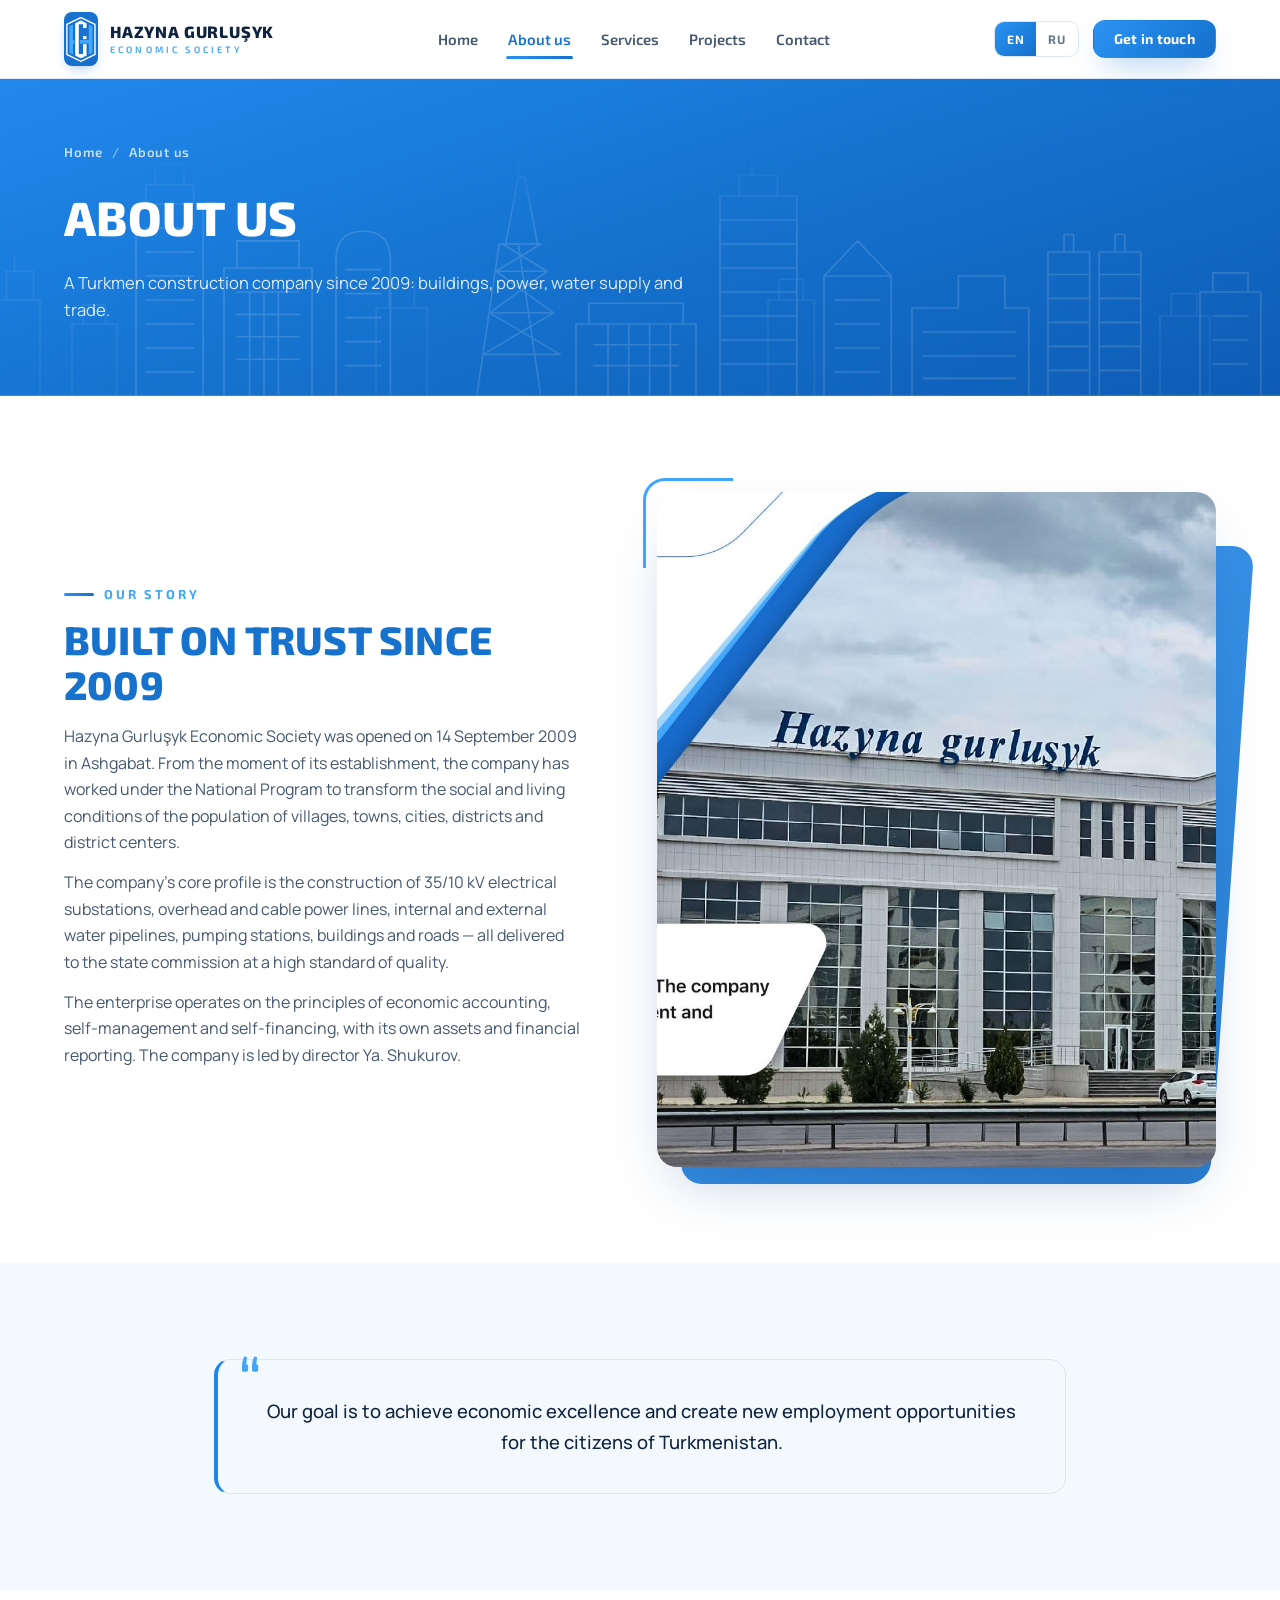
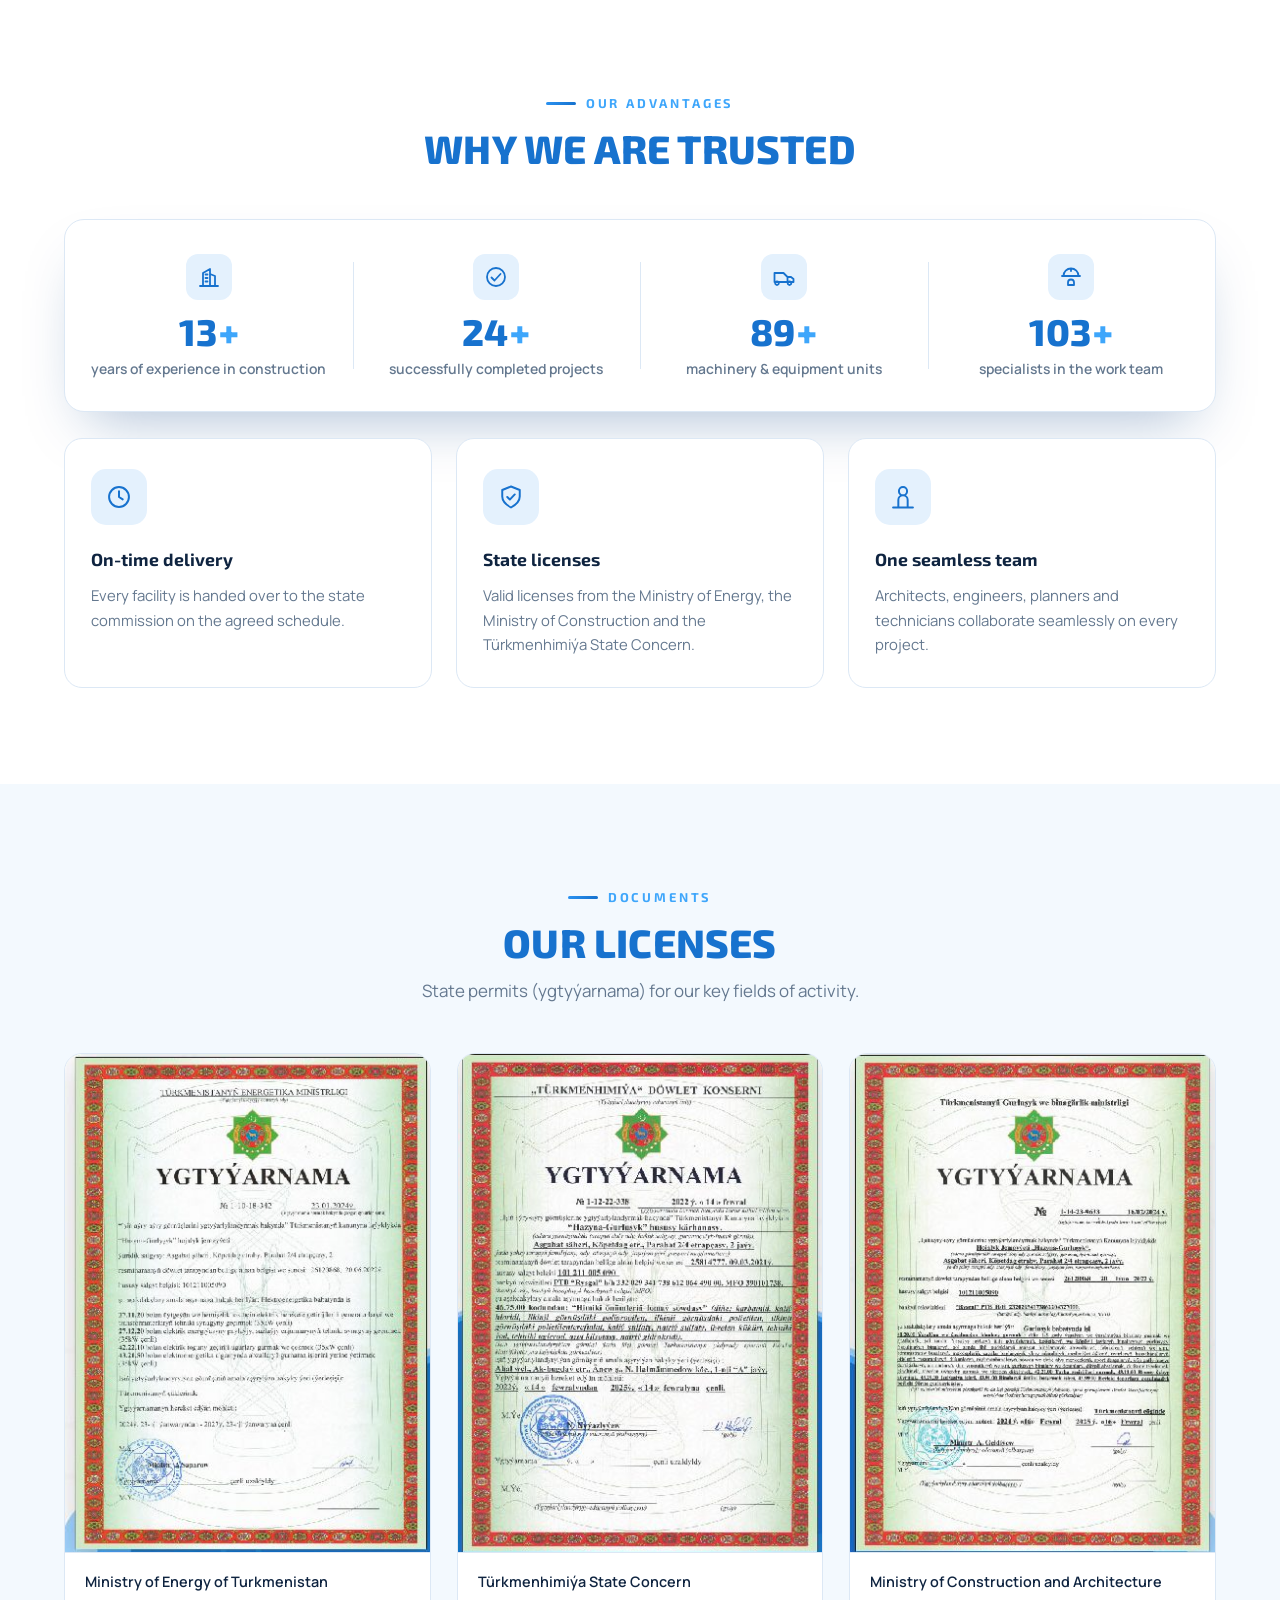
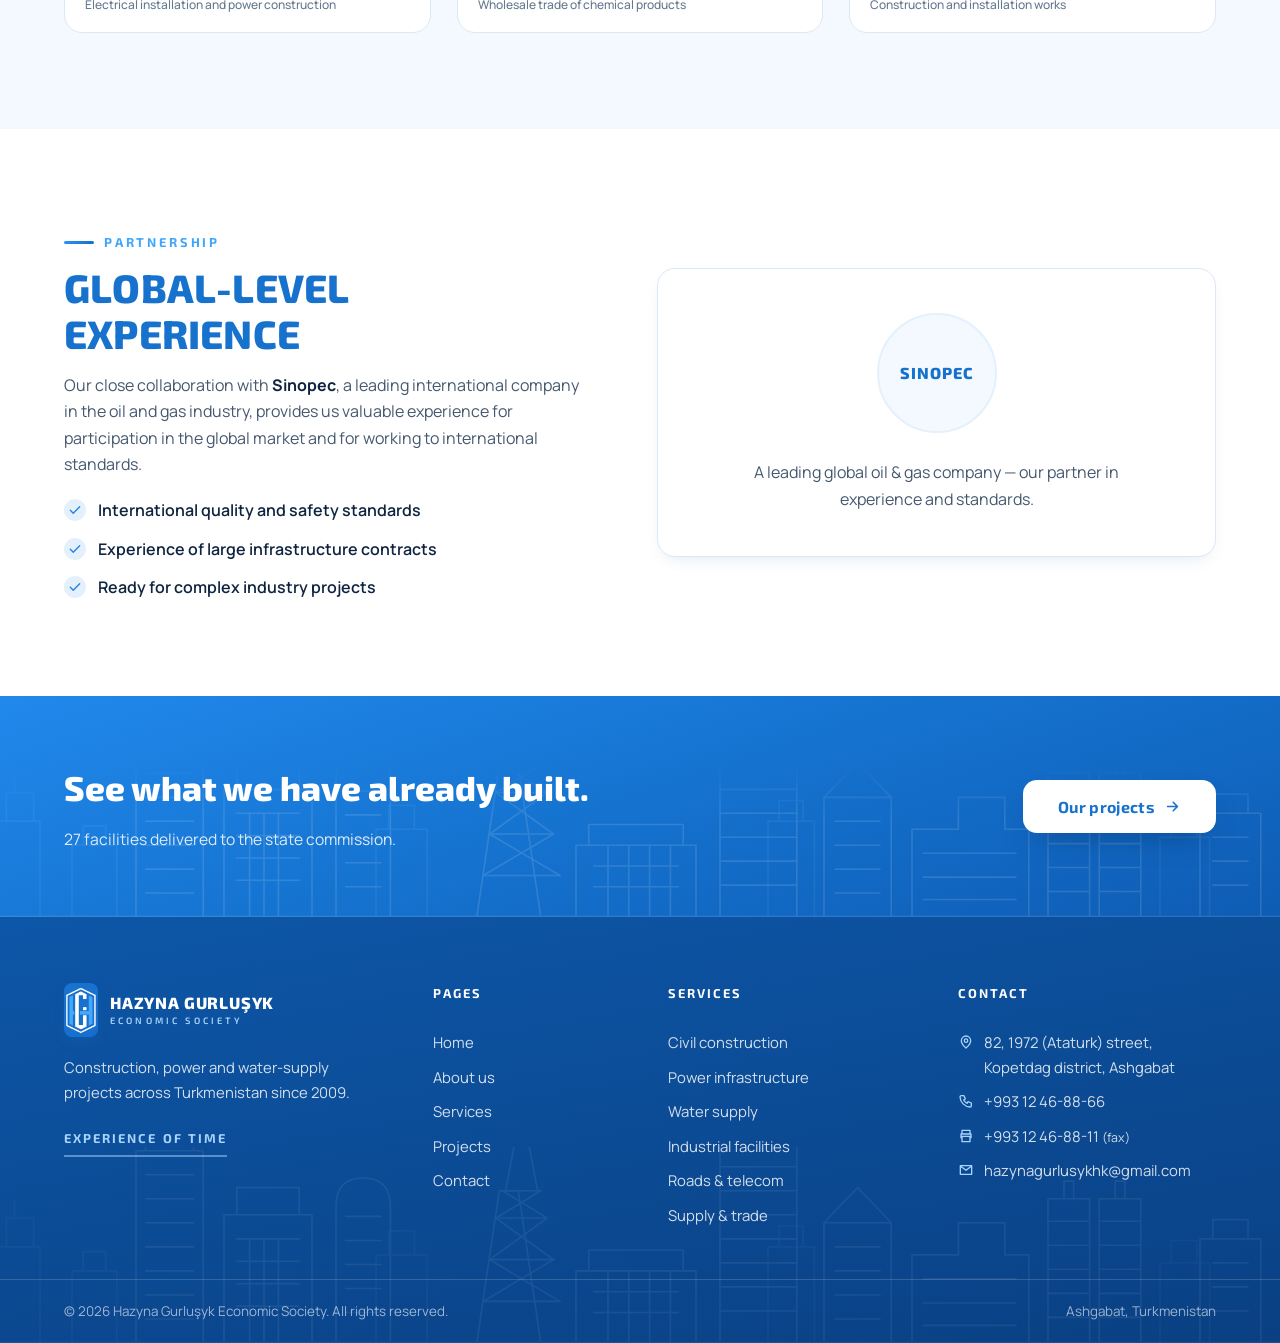
==== about.html @ 1456ecde "Rebuild as official Hazyna Gurluşyk site: white/blue brand, 5 pages, real company data Complete rewr" ====
<!DOCTYPE html>
<html lang="en">
<head>
  <meta charset="UTF-8">
  <meta name="viewport" content="width=device-width, initial-scale=1.0">
  <title data-ru="О компании — «Хазына Гурлушык»">About us — Hazyna Gurluşyk</title>
  <meta name="description"
        content="Hazyna Gurluşyk Economic Society, founded 14 September 2009 in Ashgabat. State licenses, 115+ specialists, own machinery fleet and Sinopec collaboration."
        data-ru="ХО «Хазына Гурлушык» основано 14 сентября 2009 года в Ашхабаде. Государственные лицензии, 115+ специалистов, собственный парк техники и сотрудничество с Sinopec.">
  <meta name="theme-color" content="#1772CE">
  <link rel="icon" type="image/svg+xml" href="favicon.svg">
  <link rel="preconnect" href="https://fonts.googleapis.com">
  <link rel="preconnect" href="https://fonts.gstatic.com" crossorigin>
  <link href="https://fonts.googleapis.com/css2?family=Exo+2:wght@600;700;800&family=Manrope:wght@400;500;600;700;800&display=swap" rel="stylesheet">
  <link rel="stylesheet" href="css/styles.css">
</head>
<body>

  <header class="header" id="header">
    <div class="container header-in">
      <a class="brand" href="index.html" aria-label="Hazyna Gurluşyk — Home">
        <img class="brand-logo" src="assets/img/logo-tile.png" alt="Hazyna Gurluşyk logo">
        <span class="brand-text">
          <b>HAZYNA GURLUŞYK</b>
          <i data-ru="ХОЗЯЙСТВЕННОЕ ОБЩЕСТВО">ECONOMIC SOCIETY</i>
        </span>
      </a>
      <nav class="nav" id="nav" aria-label="Main navigation">
        <a href="index.html" class="nav-link" data-ru="Главная">Home</a>
        <a href="about.html" class="nav-link" aria-current="page" data-ru="О компании">About us</a>
        <a href="services.html" class="nav-link" data-ru="Услуги">Services</a>
        <a href="projects.html" class="nav-link" data-ru="Проекты">Projects</a>
        <a href="contact.html" class="nav-link" data-ru="Контакты">Contact</a>
        <div class="nav-mobile-extra">
          <a href="contact.html" class="btn btn-blue" data-ru="Связаться с нами">Get in touch</a>
        </div>
      </nav>
      <div class="header-actions">
        <div class="lang" role="group" aria-label="Language">
          <button class="lang-btn is-active" data-lang="en" type="button">EN</button>
          <button class="lang-btn" data-lang="ru" type="button">RU</button>
        </div>
        <a href="contact.html" class="btn btn-blue btn-sm header-cta" data-ru="Связаться">Get in touch</a>
        <button class="burger" id="burger" type="button" aria-label="Menu" aria-expanded="false">
          <span></span><span></span><span></span>
        </button>
      </div>
    </div>
  </header>

  <main>
    <!-- page hero -->
    <section class="page-hero">
      <div class="hero-sky" aria-hidden="true"></div>
      <div class="container page-hero-in">
        <p class="breadcrumb"><a href="index.html" data-ru="Главная">Home</a><span class="sep">/</span><span data-ru="О компании">About us</span></p>
        <h1 class="page-title" data-ru="О компании">About us</h1>
        <p class="page-sub" data-ru="Туркменская строительная компания с 2009 года: здания, энергетика, водоснабжение и поставки.">
          A Turkmen construction company since 2009: buildings, power, water supply and trade.
        </p>
      </div>
    </section>

    <!-- story -->
    <section class="section">
      <div class="container split">
        <div>
          <p class="kicker reveal" data-ru="Наша история">Our story</p>
          <h2 class="h2 reveal" data-ru="С 2009 года — на совесть">Built on trust since 2009</h2>
          <p class="text reveal"
             data-ru="Хозяйственное общество «Хазына Гурлушык» открыто 14 сентября 2009 года в Ашхабаде. С момента создания компания работает в рамках Национальной программы по преобразованию социально-бытовых условий населения сёл, посёлков, городов, этрапов и этрапских центров.">
            Hazyna Gurluşyk Economic Society was opened on 14 September 2009 in Ashgabat. From the moment of its
            establishment, the company has worked under the National Program to transform the social and living
            conditions of the population of villages, towns, cities, districts and district centers.
          </p>
          <p class="text reveal"
             data-ru="Основной профиль — строительство электрических подстанций 35/10 кВ, воздушных и кабельных линий электропередачи, прокладка внутренних и наружных водопроводов, строительство насосных станций, зданий и дорог. Работы сдаются государственной комиссии на высоком уровне качества.">
            The company’s core profile is the construction of 35/10 kV electrical substations, overhead and cable
            power lines, internal and external water pipelines, pumping stations, buildings and roads — all
            delivered to the state commission at a high standard of quality.
          </p>
          <p class="text reveal"
             data-ru="Предприятие работает на принципах хозяйственного расчёта, самоуправления и самофинансирования, имеет собственное имущество и финансовую отчётность. Руководит компанией директор Я. Шукуров.">
            The enterprise operates on the principles of economic accounting, self-management and self-financing,
            with its own assets and financial reporting. The company is led by director Ya. Shukurov.
          </p>
        </div>
        <div class="frame reveal">
          <img src="assets/img/office-building.jpg" alt="Hazyna Gurluşyk administrative building" loading="lazy">
        </div>
      </div>
    </section>

    <!-- mission quote -->
    <section class="section section-soft">
      <div class="container" style="max-width: 900px;">
        <blockquote class="quote reveal" style="font-size: 1.15rem; text-align: center; padding: 36px 40px;"
            data-ru="Наша цель — достижение высоких результатов в хозяйственном производстве и создание новых рабочих мест для граждан Туркменистана.">
          Our goal is to achieve economic excellence and create new employment opportunities
          for the citizens of Turkmenistan.
        </blockquote>
      </div>
    </section>

    <!-- advantages -->
    <section class="section">
      <div class="container">
        <div class="section-head center">
          <p class="kicker reveal" data-ru="Наши преимущества">Our advantages</p>
          <h2 class="h2 reveal" data-ru="Почему нам доверяют">Why we are trusted</h2>
        </div>
        <div class="stats reveal" style="margin-top: 0;">
          <div class="stat">
            <div class="stat-ico"><svg viewBox="0 0 24 24" aria-hidden="true"><path d="M3 21h18M6 21V8l7-4v17M13 9l5 2v10M8.5 9.5h2M8.5 13h2M8.5 16.5h2"/></svg></div>
            <div class="stat-num"><span class="num" data-count="15">0</span><span class="stat-plus">+</span></div>
            <div class="stat-label" data-ru="лет опыта в строительстве">years of experience in construction</div>
          </div>
          <div class="stat">
            <div class="stat-ico"><svg viewBox="0 0 24 24" aria-hidden="true"><circle cx="12" cy="12" r="9"/><path d="M7.5 12.5l3 3 6-6.5"/></svg></div>
            <div class="stat-num"><span class="num" data-count="27">0</span><span class="stat-plus">+</span></div>
            <div class="stat-label" data-ru="успешно завершённых проектов">successfully completed projects</div>
          </div>
          <div class="stat">
            <div class="stat-ico"><svg viewBox="0 0 24 24" aria-hidden="true"><path d="M2.5 17h13M2.5 17V8h9l4 4v5M15.5 17h6v-3l-2.5-2h-3.5M5 20a1.8 1.8 0 1 0 0-3.6A1.8 1.8 0 0 0 5 20zM17.5 20a1.8 1.8 0 1 0 0-3.6 1.8 1.8 0 0 0 0 3.6z"/></svg></div>
            <div class="stat-num"><span class="num" data-count="100">0</span><span class="stat-plus">+</span></div>
            <div class="stat-label" data-ru="единиц техники и оборудования">machinery &amp; equipment units</div>
          </div>
          <div class="stat">
            <div class="stat-ico"><svg viewBox="0 0 24 24" aria-hidden="true"><path d="M4.5 11a7.5 7.5 0 0 1 15 0M3 11h18M12 3.5V6M12 14.5a3 3 0 0 0-3 3V20h6v-2.5a3 3 0 0 0-3-3z"/></svg></div>
            <div class="stat-num"><span class="num" data-count="115">0</span><span class="stat-plus">+</span></div>
            <div class="stat-label" data-ru="специалистов в рабочей команде">specialists in the work team</div>
          </div>
        </div>

        <div class="cards-grid stagger" style="margin-top: 26px;">
          <article class="s-card reveal">
            <div class="s-icon"><svg viewBox="0 0 24 24" aria-hidden="true"><circle cx="12" cy="12" r="8.5"/><path d="M12 7v5l3.2 2"/></svg></div>
            <h3 data-ru="Сдача в срок">On-time delivery</h3>
            <p data-ru="Каждый объект сдаётся государственной комиссии в согласованные сроки.">Every facility is handed over to the state commission on the agreed schedule.</p>
          </article>
          <article class="s-card reveal">
            <div class="s-icon"><svg viewBox="0 0 24 24" aria-hidden="true"><path d="M12 3l7.5 3v5.6c0 4.3-3.1 7-7.5 9.4-4.4-2.4-7.5-5.1-7.5-9.4V6z"/><path d="M8.8 12l2.2 2.2 4.2-4.4"/></svg></div>
            <h3 data-ru="Государственные лицензии">State licenses</h3>
            <p data-ru="Действующие лицензии Министерства энергетики, Министерства строительства и ГК «Туркменхимия».">Valid licenses from the Ministry of Energy, the Ministry of Construction and the Türkmenhimiýa State Concern.</p>
          </article>
          <article class="s-card reveal">
            <div class="s-icon"><svg viewBox="0 0 24 24" aria-hidden="true"><path d="M8 21v-6.5a4 4 0 0 1 8 0V21M12 3.5a3.5 3.5 0 1 0 0 7 3.5 3.5 0 0 0 0-7zM3.5 21h17"/></svg></div>
            <h3 data-ru="Единая команда">One seamless team</h3>
            <p data-ru="Архитекторы, инженеры, планировщики и техники работают над каждым проектом сообща.">Architects, engineers, planners and technicians collaborate seamlessly on every project.</p>
          </article>
        </div>
      </div>
    </section>

    <!-- licenses -->
    <section class="section section-soft" id="licenses">
      <div class="container">
        <div class="section-head center">
          <p class="kicker reveal" data-ru="Документы">Documents</p>
          <h2 class="h2 reveal" data-ru="Наши лицензии">Our licenses</h2>
          <p class="lead reveal" data-ru="Государственные разрешения (ygtyýarnama) на ключевые виды деятельности.">
            State permits (ygtyýarnama) for our key fields of activity.
          </p>
        </div>
        <div class="licenses stagger">
          <figure class="license-card reveal">
            <img src="assets/img/license-1.jpg" alt="License of the Ministry of Energy of Turkmenistan" loading="lazy">
            <figcaption data-ru="Министерство энергетики Туркменистана"><span>Ministry of Energy of Turkmenistan</span>
              <small data-ru="Электромонтажные работы и энергетическое строительство">Electrical installation and power construction</small>
            </figcaption>
          </figure>
          <figure class="license-card reveal">
            <img src="assets/img/license-2.jpg" alt="License of the Türkmenhimiýa State Concern" loading="lazy">
            <figcaption data-ru="Государственный концерн «Туркменхимия»"><span>Türkmenhimiýa State Concern</span>
              <small data-ru="Оптовая торговля химической продукцией">Wholesale trade of chemical products</small>
            </figcaption>
          </figure>
          <figure class="license-card reveal">
            <img src="assets/img/license-3.jpg" alt="License of the Ministry of Construction and Architecture" loading="lazy">
            <figcaption data-ru="Министерство строительства и архитектуры"><span>Ministry of Construction and Architecture</span>
              <small data-ru="Строительно-монтажные работы">Construction and installation works</small>
            </figcaption>
          </figure>
        </div>
      </div>
    </section>

    <!-- partnership -->
    <section class="section">
      <div class="container split">
        <div class="reveal">
          <p class="kicker" data-ru="Партнёрство">Partnership</p>
          <h2 class="h2" data-ru="Опыт мирового уровня">Global-level experience</h2>
          <p class="text" style="margin-top: 14px;"
             data-ru="Тесное сотрудничество с «Sinopec» — ведущей международной компанией нефтегазовой отрасли — даёт нам ценный опыт для участия в глобальном рынке и работы по международным стандартам.">
            Our close collaboration with <strong>Sinopec</strong>, a leading international company in the oil and
            gas industry, provides us valuable experience for participation in the global market and for working
            to international standards.
          </p>
          <ul class="checks reveal" style="margin-top: 20px;">
            <li><svg viewBox="0 0 24 24" aria-hidden="true"><path d="M4 12.5l5 5L20 6.5"/></svg><span data-ru="Международные стандарты качества и безопасности">International quality and safety standards</span></li>
            <li><svg viewBox="0 0 24 24" aria-hidden="true"><path d="M4 12.5l5 5L20 6.5"/></svg><span data-ru="Опыт крупных инфраструктурных подрядов">Experience of large infrastructure contracts</span></li>
            <li><svg viewBox="0 0 24 24" aria-hidden="true"><path d="M4 12.5l5 5L20 6.5"/></svg><span data-ru="Готовность к сложным отраслевым проектам">Ready for complex industry projects</span></li>
          </ul>
        </div>
        <div class="reveal">
          <div class="partner" style="flex-direction: column; text-align: center; padding: 44px 36px;">
            <div class="partner-badge" style="width: 120px; height: 120px; font-size: 1rem;">SINOPEC</div>
            <p style="max-width: 40ch;"
               data-ru="Ведущая мировая нефтегазовая компания — наш партнёр по опыту и стандартам.">
              A leading global oil &amp; gas company — our partner in experience and standards.
            </p>
          </div>
        </div>
      </div>
    </section>

    <!-- CTA -->
    <section class="band">
      <div class="hero-sky" aria-hidden="true"></div>
      <div class="container cta-in">
        <div class="reveal">
          <h2 class="cta-title" data-ru="Посмотрите, что мы уже построили.">See what we have already built.</h2>
          <p class="cta-note" data-ru="27 объектов, сданных государственной комиссии.">27 facilities delivered to the state commission.</p>
        </div>
        <a href="projects.html" class="btn btn-white btn-lg reveal" data-ru="Наши проекты">Our projects
          <svg viewBox="0 0 24 24" aria-hidden="true"><path d="M5 12h14M13 6l6 6-6 6"/></svg></a>
      </div>
    </section>
  </main>

  <footer class="footer">
    <div class="container f-grid">
      <div class="f-brand">
        <a class="brand" href="index.html" aria-label="Hazyna Gurluşyk — Home">
          <img class="brand-logo" src="assets/img/logo-tile.png" alt="Hazyna Gurluşyk logo">
          <span class="brand-text"><b>HAZYNA GURLUŞYK</b><i data-ru="ХОЗЯЙСТВЕННОЕ ОБЩЕСТВО">ECONOMIC SOCIETY</i></span>
        </a>
        <p class="f-blurb" data-ru="Строительство, энергетика и водоснабжение по всему Туркменистану с 2009 года.">
          Construction, power and water-supply projects across Turkmenistan since 2009.
        </p>
        <span class="f-tagline" data-ru="Опыт времени">Experience of time</span>
      </div>
      <div class="f-col">
        <p class="f-title" data-ru="Разделы">Pages</p>
        <a href="index.html" data-ru="Главная">Home</a>
        <a href="about.html" data-ru="О компании">About us</a>
        <a href="services.html" data-ru="Услуги">Services</a>
        <a href="projects.html" data-ru="Проекты">Projects</a>
        <a href="contact.html" data-ru="Контакты">Contact</a>
      </div>
      <div class="f-col">
        <p class="f-title" data-ru="Направления">Services</p>
        <a href="services.html#construction" data-ru="Гражданское строительство">Civil construction</a>
        <a href="services.html#power" data-ru="Электроэнергетика">Power infrastructure</a>
        <a href="services.html#water" data-ru="Водоснабжение">Water supply</a>
        <a href="services.html#industrial" data-ru="Промышленные объекты">Industrial facilities</a>
        <a href="services.html#roads" data-ru="Дороги и связь">Roads &amp; telecom</a>
        <a href="services.html#supply" data-ru="Поставки и торговля">Supply &amp; trade</a>
      </div>
      <div class="f-col">
        <p class="f-title" data-ru="Контакты">Contact</p>
        <p class="f-line"><svg viewBox="0 0 24 24" aria-hidden="true"><path d="M12 21s7-6.1 7-11a7 7 0 1 0-14 0c0 4.9 7 11 7 11z"/><circle cx="12" cy="10" r="2.6"/></svg>
          <span data-ru="ул. 1972 (Ататюрка), 82, Копетдагский этрап, г. Ашхабад">82, 1972 (Ataturk) street, Kopetdag district, Ashgabat</span></p>
        <a class="f-line" href="tel:+99312468866"><svg viewBox="0 0 24 24" aria-hidden="true"><path d="M5 4h4l2 5-2.5 1.5a12 12 0 0 0 5 5L15 13l5 2v4a2 2 0 0 1-2 2A16 16 0 0 1 3 6a2 2 0 0 1 2-2z"/></svg>
          <span>+993 12 46-88-66</span></a>
        <p class="f-line"><svg viewBox="0 0 24 24" aria-hidden="true"><path d="M6 9V3.5h12V9M6 14.5H4.5V9h15v5.5H18M6 12.5h12V20.5H6z"/></svg>
          <span>+993 12 46-88-11 <small data-ru="(факс)">(fax)</small></span></p>
        <a class="f-line" href="mailto:hazynagurlusykhk@gmail.com"><svg viewBox="0 0 24 24" aria-hidden="true"><path d="M3.5 5.5h17v13h-17z"/><path d="M4 6.5l8 6 8-6"/></svg>
          <span>hazynagurlusykhk@gmail.com</span></a>
      </div>
    </div>
    <div class="f-bottom">
      <div class="container f-bottom-in">
        <p data-ru="© 2026 ХО «Хазына Гурлушык». Все права защищены.">© 2026 Hazyna Gurluşyk Economic Society. All rights reserved.</p>
        <p data-ru="Ашхабад, Туркменистан">Ashgabat, Turkmenistan</p>
      </div>
    </div>
  </footer>

  <script src="js/main.js"></script>
</body>
</html>
---- css/styles.css ----
/* ==========================================================
   HAZYNA GURLUŞYK — corporate site
   Bright white + brand blue, echoing the company profile:
   diagonal shapes, rounded corners, wireframe skyline.
   ========================================================== */

:root {
  --blue-800: #0A4083;
  --blue-700: #0D57A8;
  --blue-600: #1772CE;   /* primary brand blue (sampled from profile) */
  --blue-500: #1E86E8;
  --blue-400: #3EA6FB;   /* light blue from the logo monogram */
  --blue-200: #BBDCFA;
  --blue-100: #E4F1FD;
  --blue-50:  #F3F9FE;

  --ink: #0F2440;
  --body-c: #45586F;
  --muted: #64788F;
  --line: #DCE8F5;
  --white: #FFFFFF;

  --grad-blue: linear-gradient(135deg, #2B93F2 0%, #1470CC 100%);
  --grad-hero: linear-gradient(162deg, #2189EC 0%, #1470CC 55%, #0E5CB4 100%);

  --radius: 18px;
  --shadow-sm: 0 6px 18px -8px rgba(13, 87, 168, 0.18);
  --shadow-md: 0 16px 36px -16px rgba(13, 87, 168, 0.28);
  --shadow-lg: 0 28px 60px -24px rgba(10, 64, 131, 0.35);

  --container: 1200px;
  --header-h: 78px;

  --font-head: "Exo 2", "Manrope", system-ui, sans-serif;
  --font-body: "Manrope", "Segoe UI", system-ui, sans-serif;
}

/* ---------- Reset / base ---------- */
*, *::before, *::after { box-sizing: border-box; margin: 0; padding: 0; }

html { scroll-behavior: smooth; -webkit-text-size-adjust: 100%; }
html, body { overflow-x: clip; }
@supports not (overflow-x: clip) { html, body { overflow-x: hidden; } }

body {
  font-family: var(--font-body);
  font-size: 16px;
  line-height: 1.65;
  color: var(--body-c);
  background: var(--white);
}

img, svg, video { display: block; max-width: 100%; }
a { color: inherit; text-decoration: none; }
ul, ol { list-style: none; }
button { font: inherit; cursor: pointer; background: none; border: 0; color: inherit; }
input, select, textarea { font: inherit; color: inherit; }
strong { color: var(--ink); }

:focus-visible { outline: 2px solid var(--blue-500); outline-offset: 2px; border-radius: 4px; }

.container { max-width: var(--container); margin-inline: auto; padding-inline: 24px; }

section { scroll-margin-top: calc(var(--header-h) + 14px); }
.section { padding: 96px 0; }
.section-soft { background: var(--blue-50); }

/* Cross-page fade (View Transitions, progressive enhancement) */
@view-transition { navigation: auto; }
::view-transition-old(root) { animation: vt-out 0.22s ease both; }
::view-transition-new(root) { animation: vt-in 0.3s ease both; }
@keyframes vt-out { to { opacity: 0; } }
@keyframes vt-in { from { opacity: 0; } }

/* ---------- Typography ---------- */
h1, h2, h3, .h1, .h2, .h3 { font-family: var(--font-head); color: var(--ink); }

.h2 {
  font-size: clamp(1.8rem, 3.1vw, 2.5rem);
  font-weight: 800;
  line-height: 1.14;
  letter-spacing: 0.005em;
  text-transform: uppercase;
  color: var(--blue-600);
}
.h2.dark { color: var(--ink); }
.h2.light { color: #fff; }

.kicker {
  display: inline-flex;
  align-items: center;
  gap: 10px;
  font-family: var(--font-head);
  font-size: 0.8rem;
  font-weight: 700;
  letter-spacing: 0.22em;
  text-transform: uppercase;
  color: var(--blue-400);
  margin-bottom: 12px;
}
.kicker::before { content: ""; width: 30px; height: 3px; border-radius: 3px; background: var(--grad-blue); }

.lead { font-size: 1.06rem; color: var(--muted); max-width: 58ch; }
.section-head { max-width: 760px; margin-bottom: 48px; }
.section-head .h2 { margin-bottom: 12px; }
.section-head.center { margin-inline: auto; text-align: center; }
.section-head.center .kicker { justify-content: center; }
.section-head.center .lead { margin-inline: auto; }

/* ---------- Buttons ---------- */
.btn {
  display: inline-flex;
  align-items: center;
  justify-content: center;
  gap: 9px;
  padding: 13px 27px;
  border-radius: 12px;
  font-family: var(--font-head);
  font-weight: 700;
  font-size: 0.94rem;
  letter-spacing: 0.02em;
  line-height: 1.2;
  border: 1.5px solid transparent;
  transition: transform 0.22s ease, box-shadow 0.22s ease, background 0.22s ease,
              border-color 0.22s ease, color 0.22s ease, filter 0.22s ease;
  white-space: nowrap;
}
.btn svg { width: 17px; height: 17px; fill: none; stroke: currentColor; stroke-width: 2.2; stroke-linecap: round; stroke-linejoin: round; }
.btn-lg { padding: 16px 34px; font-size: 1rem; border-radius: 14px; }
.btn-sm { padding: 10px 20px; font-size: 0.87rem; }

.btn-blue {
  background: var(--grad-blue);
  color: #fff;
  box-shadow: 0 14px 30px -12px rgba(23, 114, 206, 0.55);
}
.btn-blue:hover { filter: brightness(1.07); transform: translateY(-2px); box-shadow: 0 20px 38px -14px rgba(23, 114, 206, 0.6); }

.btn-outline { color: var(--blue-600); border-color: var(--blue-200); background: #fff; }
.btn-outline:hover { border-color: var(--blue-500); background: var(--blue-50); transform: translateY(-2px); }

.btn-white { background: #fff; color: var(--blue-600); box-shadow: 0 14px 30px -14px rgba(6, 42, 88, 0.5); }
.btn-white:hover { transform: translateY(-2px); filter: brightness(1.03); }

.btn-ghost-light { color: #fff; border-color: rgba(255, 255, 255, 0.45); }
.btn-ghost-light:hover { background: rgba(255, 255, 255, 0.12); border-color: #fff; }

/* Slanted date pill — signature shape from the company profile */
.pill {
  display: inline-block;
  transform: skewX(-12deg);
  background: var(--grad-blue);
  color: #fff;
  border-radius: 9px;
  padding: 6px 16px;
  box-shadow: 0 8px 18px -8px rgba(23, 114, 206, 0.55);
}
.pill > span {
  display: inline-block;
  transform: skewX(12deg);
  font-family: var(--font-head);
  font-weight: 700;
  font-size: 0.84rem;
  letter-spacing: 0.04em;
}

.chip {
  display: inline-block;
  padding: 5px 13px;
  border-radius: 999px;
  background: var(--blue-100);
  color: var(--blue-700);
  font-family: var(--font-head);
  font-size: 0.72rem;
  font-weight: 700;
  letter-spacing: 0.08em;
  text-transform: uppercase;
}

/* ---------- Header ---------- */
.header {
  position: sticky;
  top: 0;
  z-index: 90;
  background: rgba(255, 255, 255, 0.88);
  backdrop-filter: blur(14px);
  -webkit-backdrop-filter: blur(14px);
  border-bottom: 1px solid rgba(220, 232, 245, 0.9);
  transition: box-shadow 0.25s ease;
}
.header.scrolled { box-shadow: 0 14px 34px -22px rgba(13, 87, 168, 0.35); }
.header-in { display: flex; align-items: center; justify-content: space-between; gap: 22px; height: var(--header-h); }

.brand { display: inline-flex; align-items: center; gap: 12px; min-width: 0; }
.brand-logo {
  width: 34px;
  height: 54px;
  border-radius: 8px;
  object-fit: cover;
  box-shadow: 0 6px 14px -6px rgba(23, 114, 206, 0.5);
}
.brand-text { display: flex; flex-direction: column; line-height: 1; }
.brand-text b {
  font-family: var(--font-head);
  font-size: 1.02rem;
  font-weight: 800;
  letter-spacing: 0.05em;
  color: var(--ink);
  white-space: nowrap;
}
.brand-text i {
  font-style: normal;
  font-family: var(--font-head);
  font-size: 0.58rem;
  font-weight: 600;
  letter-spacing: 0.34em;
  color: var(--blue-400);
  margin-top: 4px;
  white-space: nowrap;
}

.nav { display: flex; align-items: center; gap: 26px; }
.nav-link {
  position: relative;
  font-family: var(--font-head);
  font-size: 0.93rem;
  font-weight: 600;
  color: var(--body-c);
  padding: 7px 2px;
  transition: color 0.2s ease;
}
.nav-link::after {
  content: "";
  position: absolute;
  left: 0; right: 0; bottom: -1px;
  height: 3px;
  border-radius: 3px;
  background: var(--grad-blue);
  transform: scaleX(0);
  transform-origin: left;
  transition: transform 0.28s cubic-bezier(0.65, 0, 0.35, 1);
}
.nav-link:hover { color: var(--blue-600); }
.nav-link[aria-current="page"] { color: var(--blue-600); }
.nav-link[aria-current="page"]::after { transform: scaleX(1); }
.nav-mobile-extra { display: none; }

.header-actions { display: flex; align-items: center; gap: 14px; }

.lang { display: inline-flex; border: 1.5px solid var(--line); border-radius: 10px; overflow: hidden; background: #fff; }
.lang-btn {
  padding: 7px 12px;
  font-family: var(--font-head);
  font-size: 0.76rem;
  font-weight: 700;
  letter-spacing: 0.05em;
  color: var(--muted);
  transition: background 0.2s ease, color 0.2s ease;
}
.lang-btn:hover { color: var(--blue-600); }
.lang-btn.is-active { background: var(--grad-blue); color: #fff; }

.burger {
  display: none;
  flex-direction: column;
  justify-content: center;
  gap: 5px;
  width: 44px;
  height: 44px;
  padding: 11px;
  border-radius: 11px;
  border: 1.5px solid var(--line);
  background: #fff;
}
.burger span { display: block; height: 2px; width: 100%; background: var(--blue-600); border-radius: 2px; transition: transform 0.3s ease, opacity 0.2s ease; }
.burger.open span:nth-child(1) { transform: translateY(7px) rotate(45deg); }
.burger.open span:nth-child(2) { opacity: 0; }
.burger.open span:nth-child(3) { transform: translateY(-7px) rotate(-45deg); }

/* ---------- Blue hero (home) ---------- */
.hero {
  position: relative;
  background: var(--grad-hero);
  color: #fff;
  overflow: hidden;
}
.hero-sky {
  position: absolute;
  inset: auto 0 0 0;
  height: min(46%, 340px);
  background: url("../assets/skyline.svg") bottom center / cover no-repeat;
  opacity: 0.32;
  pointer-events: none;
  mask-image: linear-gradient(180deg, transparent 0%, #000 34%);
  -webkit-mask-image: linear-gradient(180deg, transparent 0%, #000 34%);
}
.hero-glow {
  position: absolute;
  left: 50%; top: -22%;
  width: 900px; height: 560px;
  transform: translateX(-50%);
  background: radial-gradient(closest-side, rgba(255, 255, 255, 0.16), transparent 70%);
  pointer-events: none;
}
.hero-in {
  position: relative;
  z-index: 2;
  display: grid;
  grid-template-columns: 1.15fr 0.85fr;
  align-items: center;
  gap: 48px;
  padding-block: clamp(64px, 9vh, 110px) clamp(120px, 16vh, 190px);
}
.hero-copy .hero-tagline {
  display: inline-flex;
  align-items: center;
  gap: 10px;
  padding: 8px 18px;
  border: 1px solid rgba(255, 255, 255, 0.4);
  border-radius: 999px;
  background: rgba(255, 255, 255, 0.1);
  font-family: var(--font-head);
  font-size: 0.82rem;
  font-weight: 600;
  letter-spacing: 0.12em;
  text-transform: uppercase;
  color: #fff;
  margin-bottom: 26px;
}
.hero-tagline .dot { width: 7px; height: 7px; border-radius: 50%; background: #fff; box-shadow: 0 0 12px 3px rgba(255, 255, 255, 0.7); }
.hero-title {
  font-size: clamp(2.2rem, 4.6vw, 3.55rem);
  font-weight: 800;
  line-height: 1.1;
  letter-spacing: 0.005em;
  color: #fff;
  text-wrap: balance;
  margin-bottom: 20px;
}
.hero-title .lt { color: #A8D4FB; }
.hero-sub { font-size: clamp(1rem, 1.5vw, 1.13rem); color: rgba(255, 255, 255, 0.88); max-width: 56ch; margin-bottom: 34px; }
.hero-cta { display: flex; gap: 14px; flex-wrap: wrap; }

/* hero emblem panel */
.hero-emblem { position: relative; display: grid; place-items: center; }
.hero-emblem .ring {
  position: absolute;
  width: min(380px, 82%);
  aspect-ratio: 1;
  border-radius: 50%;
  border: 1.5px dashed rgba(255, 255, 255, 0.35);
  animation: spin 60s linear infinite;
}
.hero-emblem .ring.r2 { width: min(300px, 66%); border-style: solid; border-color: rgba(255, 255, 255, 0.18); animation-duration: 45s; animation-direction: reverse; }
@keyframes spin { to { transform: rotate(360deg); } }
.hero-emblem img {
  width: min(190px, 46%);
  border-radius: 18px;
  box-shadow: 0 30px 70px -22px rgba(5, 34, 70, 0.65);
}
.hero-emblem .est {
  position: absolute;
  bottom: 6%;
  padding: 8px 18px;
  border-radius: 999px;
  background: rgba(255, 255, 255, 0.14);
  border: 1px solid rgba(255, 255, 255, 0.35);
  font-family: var(--font-head);
  font-size: 0.8rem;
  font-weight: 700;
  letter-spacing: 0.1em;
  color: #fff;
  backdrop-filter: blur(6px);
  -webkit-backdrop-filter: blur(6px);
}

/* stats overlap */
.stats-wrap { position: relative; z-index: 5; }
.stats {
  display: grid;
  grid-template-columns: repeat(4, 1fr);
  background: #fff;
  border: 1px solid var(--line);
  border-radius: 20px;
  box-shadow: var(--shadow-lg);
  margin-top: -86px;
  overflow: hidden;
}
.stat { position: relative; padding: 34px 20px 30px; text-align: center; }
.stat + .stat::before { content: ""; position: absolute; left: 0; top: 22%; bottom: 22%; width: 1px; background: var(--line); }
.stat-ico {
  width: 46px; height: 46px;
  margin: 0 auto 12px;
  border-radius: 12px;
  background: var(--blue-100);
  display: grid;
  place-items: center;
}
.stat-ico svg { width: 24px; height: 24px; fill: none; stroke: var(--blue-600); stroke-width: 1.8; stroke-linecap: round; stroke-linejoin: round; }
.stat-num {
  display: flex; align-items: baseline; justify-content: center; gap: 2px;
  font-family: var(--font-head);
  font-size: clamp(1.85rem, 2.9vw, 2.5rem);
  font-weight: 800;
  color: var(--blue-600);
  line-height: 1.05;
}
.stat-plus { color: var(--blue-400); }
.stat-label { margin-top: 7px; font-size: 0.87rem; font-weight: 600; color: var(--muted); }

/* ---------- Page hero (subpages) ---------- */
.page-hero { position: relative; background: var(--grad-hero); color: #fff; overflow: hidden; }
.page-hero .hero-sky { height: 78%; opacity: 0.26; }
.page-hero-in { position: relative; z-index: 2; padding: clamp(52px, 7vh, 84px) 24px clamp(60px, 8vh, 96px); }
.breadcrumb {
  display: flex; align-items: center; gap: 9px;
  font-family: var(--font-head);
  font-size: 0.82rem; font-weight: 600;
  letter-spacing: 0.06em;
  color: rgba(255, 255, 255, 0.75);
  margin-bottom: 14px;
}
.breadcrumb a:hover { color: #fff; }
.breadcrumb .sep { opacity: 0.6; }
.page-title { font-size: clamp(2rem, 4vw, 3rem); font-weight: 800; text-transform: uppercase; letter-spacing: 0.01em; color: #fff; }
.page-sub { margin-top: 12px; font-size: 1.04rem; color: rgba(255, 255, 255, 0.85); max-width: 62ch; }

/* ---------- Cards ---------- */
.cards-grid { display: grid; grid-template-columns: repeat(3, 1fr); gap: 24px; }

.s-card {
  position: relative;
  background: #fff;
  border: 1px solid var(--line);
  border-radius: var(--radius);
  padding: 30px 26px;
  overflow: hidden;
  transition: transform 0.25s ease, box-shadow 0.25s ease, border-color 0.25s ease;
}
.s-card::before {
  content: "";
  position: absolute;
  left: 0; top: 0; bottom: 0;
  width: 4px;
  background: var(--grad-blue);
  transform: scaleY(0);
  transform-origin: top;
  transition: transform 0.3s ease;
}
.s-card:hover { transform: translateY(-5px); box-shadow: var(--shadow-md); border-color: var(--blue-200); }
.s-card:hover::before { transform: scaleY(1); }
.s-icon {
  width: 56px; height: 56px;
  border-radius: 15px;
  background: var(--blue-100);
  display: grid; place-items: center;
  margin-bottom: 20px;
  transition: background 0.25s ease;
}
.s-card:hover .s-icon { background: var(--grad-blue); }
.s-icon svg { width: 28px; height: 28px; fill: none; stroke: var(--blue-600); stroke-width: 1.7; stroke-linecap: round; stroke-linejoin: round; transition: stroke 0.25s ease; }
.s-card:hover .s-icon svg { stroke: #fff; }
.s-card h3 { font-size: 1.1rem; font-weight: 700; margin-bottom: 9px; }
.s-card p { font-size: 0.93rem; color: var(--muted); }
.s-card .more {
  display: inline-flex; align-items: center; gap: 6px;
  margin-top: 14px;
  font-family: var(--font-head);
  font-size: 0.85rem; font-weight: 700;
  color: var(--blue-500);
}
.s-card .more svg { width: 15px; height: 15px; fill: none; stroke: currentColor; stroke-width: 2.4; stroke-linecap: round; stroke-linejoin: round; transition: transform 0.2s ease; }
.s-card:hover .more svg { transform: translateX(4px); }

/* ---------- Photo frames (diagonal accent) ---------- */
.frame { position: relative; }
.frame img {
  position: relative;
  z-index: 1;
  width: 100%;
  border-radius: 20px;
  box-shadow: var(--shadow-lg);
  object-fit: cover;
}
.frame::before {
  content: "";
  position: absolute;
  inset: 8% -16px -16px 8%;
  background: var(--grad-blue);
  border-radius: 22px;
  transform: skewX(-4deg);
  opacity: 0.9;
}
.frame::after {
  content: "";
  position: absolute;
  left: -14px; top: -14px;
  width: 90px; height: 90px;
  border-left: 3px solid var(--blue-400);
  border-top: 3px solid var(--blue-400);
  border-top-left-radius: 22px;
  z-index: 2;
}

/* ---------- About split ---------- */
.split { display: grid; grid-template-columns: 1fr 1.08fr; gap: clamp(40px, 6vw, 76px); align-items: center; }
.split .h2 { margin-bottom: 16px; }
.split .text { margin-bottom: 14px; }
.split.flip { grid-template-columns: 1.08fr 1fr; }

.checks { margin-top: 22px; display: grid; gap: 12px; }
.checks li { display: flex; align-items: flex-start; gap: 12px; font-weight: 600; color: var(--ink); }
.checks svg {
  width: 22px; height: 22px; flex: none; margin-top: 2px;
  fill: none; stroke: var(--blue-500); stroke-width: 2.4; stroke-linecap: round; stroke-linejoin: round;
  background: var(--blue-100); border-radius: 50%; padding: 4px;
}

.quote {
  position: relative;
  background: var(--blue-50);
  border: 1px solid var(--line);
  border-left: 4px solid var(--blue-500);
  border-radius: 16px;
  padding: 28px 32px;
  font-size: 1.05rem;
  color: var(--ink);
  font-weight: 500;
}
.quote::before {
  content: "\201C";
  position: absolute;
  top: -14px; left: 20px;
  font-family: var(--font-head);
  font-size: 4rem;
  line-height: 1;
  color: var(--blue-400);
}

/* ---------- Projects ---------- */
.filters { display: flex; flex-wrap: wrap; gap: 10px; margin-bottom: 34px; }
.filter-btn {
  padding: 10px 20px;
  border-radius: 999px;
  border: 1.5px solid var(--line);
  background: #fff;
  font-family: var(--font-head);
  font-size: 0.88rem;
  font-weight: 700;
  color: var(--muted);
  transition: all 0.2s ease;
}
.filter-btn:hover { border-color: var(--blue-400); color: var(--blue-600); }
.filter-btn.is-active { background: var(--grad-blue); border-color: transparent; color: #fff; box-shadow: 0 10px 22px -10px rgba(23, 114, 206, 0.55); }
.filter-btn .cnt { opacity: 0.65; font-weight: 600; margin-left: 4px; }

.projects-grid { display: grid; grid-template-columns: repeat(3, 1fr); gap: 24px; }

.p-card {
  display: flex;
  flex-direction: column;
  background: #fff;
  border: 1px solid var(--line);
  border-radius: var(--radius);
  overflow: hidden;
  transition: transform 0.25s ease, box-shadow 0.25s ease;
}
.p-card:hover { transform: translateY(-5px); box-shadow: var(--shadow-md); }
.p-card.hidden { display: none; }
.p-card.appear { animation: cardIn 0.4s ease both; }
@keyframes cardIn { from { opacity: 0; transform: translateY(14px); } to { opacity: 1; transform: none; } }

.p-media { position: relative; aspect-ratio: 16 / 10; overflow: hidden; background: var(--grad-hero); }
.p-media img { width: 100%; height: 100%; object-fit: cover; transition: transform 0.55s cubic-bezier(0.33, 1, 0.68, 1); }
.p-card:hover .p-media img { transform: scale(1.06); }
.p-media .pill { position: absolute; right: 14px; bottom: 12px; z-index: 2; }
.p-media.iconic { display: grid; place-items: center; }
.p-media.iconic::before {
  content: "";
  position: absolute; inset: 0;
  background: url("../assets/skyline.svg") bottom center / cover no-repeat;
  opacity: 0.25;
}
.p-media.iconic svg { position: relative; width: 64px; height: 64px; fill: none; stroke: rgba(255, 255, 255, 0.9); stroke-width: 1.4; stroke-linecap: round; stroke-linejoin: round; }

.p-body { display: flex; flex-direction: column; flex: 1; padding: 22px 24px 24px; }
.p-body h3 { font-size: 1.04rem; font-weight: 700; line-height: 1.35; }
.p-meta { display: flex; align-items: center; gap: 8px; margin-top: 10px; font-size: 0.84rem; font-weight: 600; color: var(--muted); }
.p-meta svg { width: 15px; height: 15px; fill: none; stroke: var(--blue-500); stroke-width: 2; stroke-linecap: round; stroke-linejoin: round; flex: none; }
.p-body .chips { display: flex; gap: 8px; flex-wrap: wrap; margin-bottom: 12px; }

/* region band */
.regions { display: grid; grid-template-columns: repeat(4, 1fr); gap: 20px; }
.region-card {
  background: rgba(255, 255, 255, 0.1);
  border: 1px solid rgba(255, 255, 255, 0.28);
  border-radius: 16px;
  padding: 24px 22px;
  color: #fff;
  backdrop-filter: blur(6px);
  -webkit-backdrop-filter: blur(6px);
  transition: background 0.25s ease, transform 0.25s ease;
}
.region-card:hover { background: rgba(255, 255, 255, 0.16); transform: translateY(-4px); }
.region-num { font-family: var(--font-head); font-size: 2.3rem; font-weight: 800; line-height: 1; color: #fff; }
.region-name { margin-top: 8px; font-family: var(--font-head); font-size: 0.86rem; font-weight: 600; letter-spacing: 0.08em; text-transform: uppercase; color: rgba(255, 255, 255, 0.85); }
.region-bar { margin-top: 14px; height: 6px; border-radius: 6px; background: rgba(255, 255, 255, 0.22); overflow: hidden; }
.region-bar i { display: block; height: 100%; border-radius: 6px; background: #fff; width: 0; transition: width 1.1s cubic-bezier(0.33, 1, 0.68, 1) 0.2s; }
.in .region-bar i { width: var(--w); }

/* ---------- Blue band sections ---------- */
.band {
  position: relative;
  background: var(--grad-hero);
  color: #fff;
  overflow: hidden;
}
.band .hero-sky { height: 70%; opacity: 0.22; }
.band-in { position: relative; z-index: 2; padding-block: 78px; }
.band .h2 { color: #fff; }
.band .kicker { color: #BBDFFC; }
.band .lead { color: rgba(255, 255, 255, 0.85); }

/* CTA band */
.cta-in {
  position: relative; z-index: 2;
  display: flex; align-items: center; justify-content: space-between;
  gap: 30px; padding-block: 64px; flex-wrap: wrap;
}
.cta-title { font-size: clamp(1.5rem, 2.8vw, 2.15rem); font-weight: 800; color: #fff; max-width: 26ch; text-wrap: balance; }
.cta-note { margin-top: 10px; color: rgba(255, 255, 255, 0.85); font-size: 0.98rem; }

/* partner strip */
.partner {
  display: flex; align-items: center; gap: 26px;
  background: #fff;
  border: 1px solid var(--line);
  border-radius: var(--radius);
  padding: 28px 32px;
  box-shadow: var(--shadow-sm);
}
.partner-badge {
  flex: none;
  width: 92px; height: 92px;
  border-radius: 50%;
  border: 2px solid var(--blue-100);
  display: grid; place-items: center;
  font-family: var(--font-head);
  font-weight: 800;
  color: var(--blue-600);
  text-align: center;
  font-size: 0.78rem;
  letter-spacing: 0.06em;
  background: var(--blue-50);
}

/* ---------- Licenses ---------- */
.licenses { display: grid; grid-template-columns: repeat(3, 1fr); gap: 26px; }
.license-card {
  background: #fff;
  border: 1px solid var(--line);
  border-radius: var(--radius);
  overflow: hidden;
  transition: transform 0.25s ease, box-shadow 0.25s ease;
}
.license-card:hover { transform: translateY(-5px); box-shadow: var(--shadow-md); }
.license-card img { width: 100%; aspect-ratio: 3 / 4.1; object-fit: cover; border-bottom: 1px solid var(--line); }
.license-card figcaption { padding: 18px 20px; font-size: 0.9rem; font-weight: 600; color: var(--ink); line-height: 1.5; }
.license-card figcaption small { display: block; margin-top: 4px; font-weight: 500; color: var(--muted); }

/* ---------- Steps / timeline ---------- */
.steps { display: grid; grid-template-columns: repeat(4, 1fr); gap: 38px 30px; }
.step { position: relative; padding-top: 24px; }
.step::before {
  content: "";
  position: absolute; top: 0; left: 0; right: -30px; height: 2px;
  background: repeating-linear-gradient(90deg, var(--blue-200) 0 10px, transparent 10px 18px);
}
.step:last-child::before { right: 0; }
.step::after {
  content: "";
  position: absolute; top: -5px; left: 0;
  width: 12px; height: 12px; border-radius: 50%;
  background: var(--grad-blue);
  box-shadow: 0 0 0 5px var(--blue-100);
}
.step-num {
  display: block;
  font-family: var(--font-head);
  font-size: 2.4rem; font-weight: 800; line-height: 1;
  color: var(--blue-200);
  margin-bottom: 12px;
}
.step h3 { font-size: 1.05rem; font-weight: 700; margin-bottom: 7px; }
.step p { font-size: 0.92rem; color: var(--muted); }

/* ---------- Service detail blocks ---------- */
.svc { display: grid; grid-template-columns: 1fr 1fr; gap: clamp(36px, 5vw, 64px); align-items: center; padding-block: 34px; }
.svc + .svc { border-top: 1px solid var(--line); }
.svc .h3 {
  font-size: 1.45rem; font-weight: 800;
  display: flex; align-items: center; gap: 14px;
  margin-bottom: 14px;
}
.svc .h3 .s-icon { margin: 0; width: 50px; height: 50px; border-radius: 13px; flex: none; }
.svc ul { margin-top: 14px; display: grid; gap: 9px; }
.svc ul li { position: relative; padding-left: 24px; font-size: 0.97rem; color: var(--body-c); }
.svc ul li::before {
  content: "";
  position: absolute; left: 2px; top: 0.52em;
  width: 9px; height: 9px;
  border-radius: 2px;
  background: var(--grad-blue);
  transform: rotate(45deg);
}
.svc .media { position: relative; }
.svc .media img { width: 100%; aspect-ratio: 16 / 11; object-fit: cover; border-radius: 20px; box-shadow: var(--shadow-md); }
.svc .media .pill { position: absolute; left: 18px; top: 18px; }
.svc .media.grid2 { display: grid; grid-template-columns: 1fr 1fr; gap: 14px; }
.svc .media.grid2 img { aspect-ratio: 4 / 3.4; }
.svc .media.grid2 img:nth-child(2) { transform: translateY(22px); }

/* tags cloud (supply products) */
.tags { display: flex; flex-wrap: wrap; gap: 9px; margin-top: 16px; }
.tags span {
  padding: 7px 14px;
  border-radius: 999px;
  background: var(--blue-50);
  border: 1px solid var(--line);
  font-size: 0.85rem;
  font-weight: 600;
  color: var(--blue-700);
}

/* ---------- Contact ---------- */
.contact-grid { display: grid; grid-template-columns: 0.9fr 1.1fr; gap: 36px; align-items: start; }
.c-info { display: grid; gap: 16px; }
.c-item {
  display: flex; gap: 17px;
  padding: 22px 24px;
  border: 1px solid var(--line);
  border-radius: var(--radius);
  background: #fff;
  transition: border-color 0.22s ease, box-shadow 0.22s ease, transform 0.22s ease;
}
.c-item:hover { border-color: var(--blue-200); box-shadow: var(--shadow-sm); transform: translateY(-2px); }
.c-icon { width: 48px; height: 48px; flex: none; border-radius: 13px; background: var(--blue-100); display: grid; place-items: center; }
.c-icon svg { width: 23px; height: 23px; fill: none; stroke: var(--blue-600); stroke-width: 1.8; stroke-linecap: round; stroke-linejoin: round; }
.c-label {
  font-family: var(--font-head);
  font-size: 0.74rem; font-weight: 700;
  letter-spacing: 0.12em; text-transform: uppercase;
  color: var(--muted);
  margin-bottom: 4px;
}
.c-value { font-weight: 700; color: var(--ink); line-height: 1.5; overflow-wrap: anywhere; }
.c-value a:hover { color: var(--blue-600); }
.c-value small { display: block; font-weight: 500; color: var(--muted); }

.c-form-wrap {
  background: #fff;
  border: 1px solid var(--line);
  border-radius: 22px;
  padding: 36px;
  box-shadow: var(--shadow-lg);
}
.c-form { display: grid; gap: 18px; }
.form-row { display: grid; grid-template-columns: 1fr 1fr; gap: 18px; }
.field { display: grid; gap: 7px; }
.field label { font-family: var(--font-head); font-size: 0.85rem; font-weight: 700; color: var(--ink); }
.field input, .field select, .field textarea {
  width: 100%;
  padding: 13px 15px;
  border: 1.5px solid var(--line);
  border-radius: 12px;
  background: #fff;
  transition: border-color 0.2s ease, box-shadow 0.2s ease;
}
.field textarea { resize: vertical; min-height: 120px; }
.field input:focus, .field select:focus, .field textarea:focus {
  outline: none;
  border-color: var(--blue-500);
  box-shadow: 0 0 0 3.5px rgba(30, 134, 232, 0.16);
}
.field.invalid input, .field.invalid textarea { border-color: #E25A5A; }
.field.invalid .field-err { display: block; }
.field-err { display: none; color: #C94747; font-size: 0.8rem; font-weight: 600; }
.select-wrap { position: relative; }
.select-wrap::after {
  content: "";
  position: absolute; right: 16px; top: 50%;
  width: 9px; height: 9px;
  border-right: 2px solid var(--muted);
  border-bottom: 2px solid var(--muted);
  transform: translateY(-70%) rotate(45deg);
  pointer-events: none;
}
.select-wrap select { appearance: none; -webkit-appearance: none; cursor: pointer; }
.form-foot { display: flex; align-items: center; gap: 18px; flex-wrap: wrap; }
.form-note { font-size: 0.82rem; color: var(--muted); }
.form-success { text-align: center; padding: 30px 8px; }
.form-success svg { width: 62px; height: 62px; margin: 0 auto 16px; fill: none; stroke: var(--blue-500); stroke-width: 1.8; stroke-linecap: round; stroke-linejoin: round; }
.form-success h3 { font-size: 1.28rem; font-weight: 800; margin-bottom: 7px; }
.form-success p { color: var(--muted); }

.map-note {
  margin-top: 16px;
  display: flex; gap: 12px; align-items: flex-start;
  background: var(--blue-50);
  border: 1px solid var(--line);
  border-radius: 14px;
  padding: 16px 18px;
  font-size: 0.9rem;
  color: var(--body-c);
}
.map-note svg { width: 20px; height: 20px; flex: none; margin-top: 2px; fill: none; stroke: var(--blue-500); stroke-width: 2; stroke-linecap: round; stroke-linejoin: round; }

/* ---------- Footer ---------- */
.footer {
  position: relative;
  background: linear-gradient(170deg, #0D57A8 0%, #0A4083 100%);
  color: rgba(255, 255, 255, 0.82);
  overflow: hidden;
}
.footer::before {
  content: "";
  position: absolute; inset: auto 0 0 0; height: 46%;
  background: url("../assets/skyline.svg") bottom center / cover no-repeat;
  opacity: 0.12;
  pointer-events: none;
}
.f-grid {
  position: relative;
  display: grid;
  grid-template-columns: 1.45fr 0.85fr 1.1fr 1.15fr;
  gap: 44px;
  padding-block: 66px 52px;
}
.f-brand .brand { margin-bottom: 18px; }
.f-brand .brand-text b { color: #fff; }
.f-brand .brand-text i { color: #A8D4FB; }
.f-blurb { font-size: 0.93rem; max-width: 36ch; margin-bottom: 20px; }
.f-tagline {
  display: inline-block;
  font-family: var(--font-head);
  font-size: 0.8rem; font-weight: 700;
  letter-spacing: 0.16em; text-transform: uppercase;
  color: #A8D4FB;
  border-bottom: 2px solid rgba(168, 212, 251, 0.5);
  padding-bottom: 6px;
}
.f-title {
  font-family: var(--font-head);
  font-size: 0.8rem; font-weight: 700;
  letter-spacing: 0.16em; text-transform: uppercase;
  color: #fff;
  margin-bottom: 16px;
}
.f-col { display: grid; gap: 10px; align-content: start; font-size: 0.93rem; }
.f-col a { transition: color 0.2s ease; overflow-wrap: anywhere; }
.f-col a:hover { color: #fff; }
.f-line { display: flex; gap: 10px; align-items: flex-start; }
.f-line svg { width: 16px; height: 16px; flex: none; margin-top: 4px; fill: none; stroke: #A8D4FB; stroke-width: 2; stroke-linecap: round; stroke-linejoin: round; }
.f-bottom { position: relative; border-top: 1px solid rgba(255, 255, 255, 0.16); padding-block: 20px; font-size: 0.84rem; color: rgba(255, 255, 255, 0.6); }
.f-bottom-in { display: flex; justify-content: space-between; gap: 14px; flex-wrap: wrap; }

/* ---------- Intro (logo draw-in) ---------- */
#intro {
  position: fixed;
  inset: 0;
  z-index: 300;
  display: grid;
  place-items: center;
  background: var(--grad-hero);
  transition: transform 0.75s cubic-bezier(0.76, 0, 0.24, 1), opacity 0.4s ease 0.45s;
}
#intro::before {
  content: "";
  position: absolute; inset: auto 0 0 0; height: 42%;
  background: url("../assets/skyline.svg") bottom center / cover no-repeat;
  opacity: 0;
  animation: introSky 1s ease 1.6s forwards;
}
@keyframes introSky { to { opacity: 0.25; } }
#intro.done { transform: translateY(-102%); opacity: 0.6; pointer-events: none; }
#intro.gone { display: none; }

.intro-stage { position: relative; text-align: center; }
.intro-logo { position: relative; width: clamp(150px, 22vh, 210px); margin-inline: auto; }
.intro-logo svg { width: 100%; height: auto; overflow: visible; }
.intro-logo .stroke {
  fill: none;
  stroke-linecap: round;
  stroke-linejoin: round;
  stroke-dasharray: 1;
  stroke-dashoffset: 1;
}
#intro.play .draw-hex { animation: draw 1.05s cubic-bezier(0.65, 0, 0.35, 1) 0.25s forwards; }
#intro.play .draw-a  { animation: draw 0.6s ease 1.0s forwards; }
#intro.play .draw-b  { animation: draw 0.7s ease 1.15s forwards; }
#intro.play .draw-c  { animation: draw 0.6s ease 1.3s forwards; }
@keyframes draw { to { stroke-dashoffset: 0; } }
.intro-logo .sketch { transition: opacity 0.45s ease; }
.intro-raster {
  position: absolute; inset: 0;
  width: 100%;
  opacity: 0;
  transition: opacity 0.55s ease;
  filter: drop-shadow(0 24px 50px rgba(5, 34, 70, 0.55));
}
#intro.reveal .sketch { opacity: 0; }
#intro.reveal .intro-raster { opacity: 1; }

.intro-word {
  margin-top: 26px;
  opacity: 0;
  transform: translateY(14px);
  transition: opacity 0.55s ease, transform 0.55s ease;
}
#intro.reveal .intro-word { opacity: 1; transform: none; }
.intro-word b {
  display: block;
  font-family: var(--font-head);
  font-size: clamp(1.3rem, 3.4vw, 1.9rem);
  font-weight: 800;
  letter-spacing: 0.14em;
  color: #fff;
}
.intro-word i {
  display: block;
  margin-top: 6px;
  font-style: normal;
  font-family: var(--font-head);
  font-size: clamp(0.72rem, 1.6vw, 0.85rem);
  font-weight: 600;
  letter-spacing: 0.42em;
  color: #A8D4FB;
}
.intro-skip {
  position: absolute;
  bottom: 34px; left: 50%;
  transform: translateX(-50%);
  font-family: var(--font-head);
  font-size: 0.8rem;
  font-weight: 600;
  letter-spacing: 0.12em;
  text-transform: uppercase;
  color: rgba(255, 255, 255, 0.75);
  border: 1px solid rgba(255, 255, 255, 0.35);
  border-radius: 999px;
  padding: 9px 20px;
  transition: color 0.2s ease, border-color 0.2s ease, background 0.2s ease;
}
.intro-skip:hover { color: #fff; border-color: #fff; background: rgba(255, 255, 255, 0.1); }

/* ---------- Reveal on scroll ---------- */
.reveal { opacity: 0; transform: translateY(26px); transition: opacity 0.7s ease, transform 0.7s cubic-bezier(0.33, 1, 0.68, 1); }
.reveal.in { opacity: 1; transform: none; }
.stagger > .reveal:nth-child(1) { transition-delay: 0.04s; }
.stagger > .reveal:nth-child(2) { transition-delay: 0.12s; }
.stagger > .reveal:nth-child(3) { transition-delay: 0.2s; }
.stagger > .reveal:nth-child(4) { transition-delay: 0.28s; }
.stagger > .reveal:nth-child(5) { transition-delay: 0.36s; }
.stagger > .reveal:nth-child(6) { transition-delay: 0.44s; }

/* ---------- Responsive ---------- */
@media (max-width: 1080px) {
  .cards-grid, .projects-grid, .licenses { grid-template-columns: repeat(2, 1fr); }
  .steps { grid-template-columns: repeat(2, 1fr); }
  .step::before { right: 0; }
  .header-cta { display: none; }
  .hero-in { grid-template-columns: 1fr; padding-bottom: 150px; }
  .hero-emblem { display: none; }
  .regions { grid-template-columns: repeat(2, 1fr); }
}

@media (max-width: 900px) {
  .section { padding: 72px 0; }

  .nav {
    position: fixed;
    inset: var(--header-h) 0 0 0;
    background: rgba(255, 255, 255, 0.98);
    backdrop-filter: blur(16px);
    -webkit-backdrop-filter: blur(16px);
    flex-direction: column;
    justify-content: flex-start;
    align-items: flex-start;
    padding: 44px 30px;
    gap: 22px;
    transform: translateX(100%);
    transition: transform 0.38s cubic-bezier(0.65, 0, 0.35, 1);
    z-index: 85;
    overflow-y: auto;
  }
  .nav.open { transform: none; }
  .nav-link { font-size: 1.2rem; }
  .nav-mobile-extra { display: block; margin-top: 10px; }
  .burger { display: flex; }

  .split, .split.flip { grid-template-columns: 1fr; gap: 44px; }
  .svc { grid-template-columns: 1fr; }
  .svc .media { order: -1; }
  .contact-grid { grid-template-columns: 1fr; }
  .f-grid { grid-template-columns: 1fr 1fr; gap: 38px; }
  .stats { grid-template-columns: repeat(2, 1fr); margin-top: -66px; }
  .stat + .stat::before { display: none; }
  .stat { border-bottom: 1px solid var(--line); }
  .stat:nth-child(odd) { border-right: 1px solid var(--line); }
  .stat:nth-child(3), .stat:nth-child(4) { border-bottom: 0; }
}

@media (max-width: 620px) {
  .brand-text b { font-size: 0.86rem; letter-spacing: 0.03em; }
  .brand-text i { display: none; }
  .brand-logo { width: 28px; height: 45px; }
  .cards-grid, .projects-grid, .licenses { grid-template-columns: 1fr; }
  .steps { grid-template-columns: 1fr; }
  .form-row { grid-template-columns: 1fr; }
  .f-grid { grid-template-columns: 1fr; }
  .c-form-wrap { padding: 26px 20px; }
  .cta-in { flex-direction: column; align-items: flex-start; }
  .hero-cta .btn { flex: 1 1 100%; }
  .regions { grid-template-columns: 1fr 1fr; gap: 14px; }
  .partner { flex-direction: column; text-align: center; }
  .svc .media.grid2 img:nth-child(2) { transform: none; }
  .brand-text i { letter-spacing: 0.22em; }
}

/* ---------- Reduced motion ---------- */
@media (prefers-reduced-motion: reduce) {
  html { scroll-behavior: auto; }
  *, *::before, *::after {
    animation-duration: 0.01ms !important;
    animation-iteration-count: 1 !important;
    transition-duration: 0.01ms !important;
  }
  .reveal { opacity: 1; transform: none; }
  #intro { display: none !important; }
}
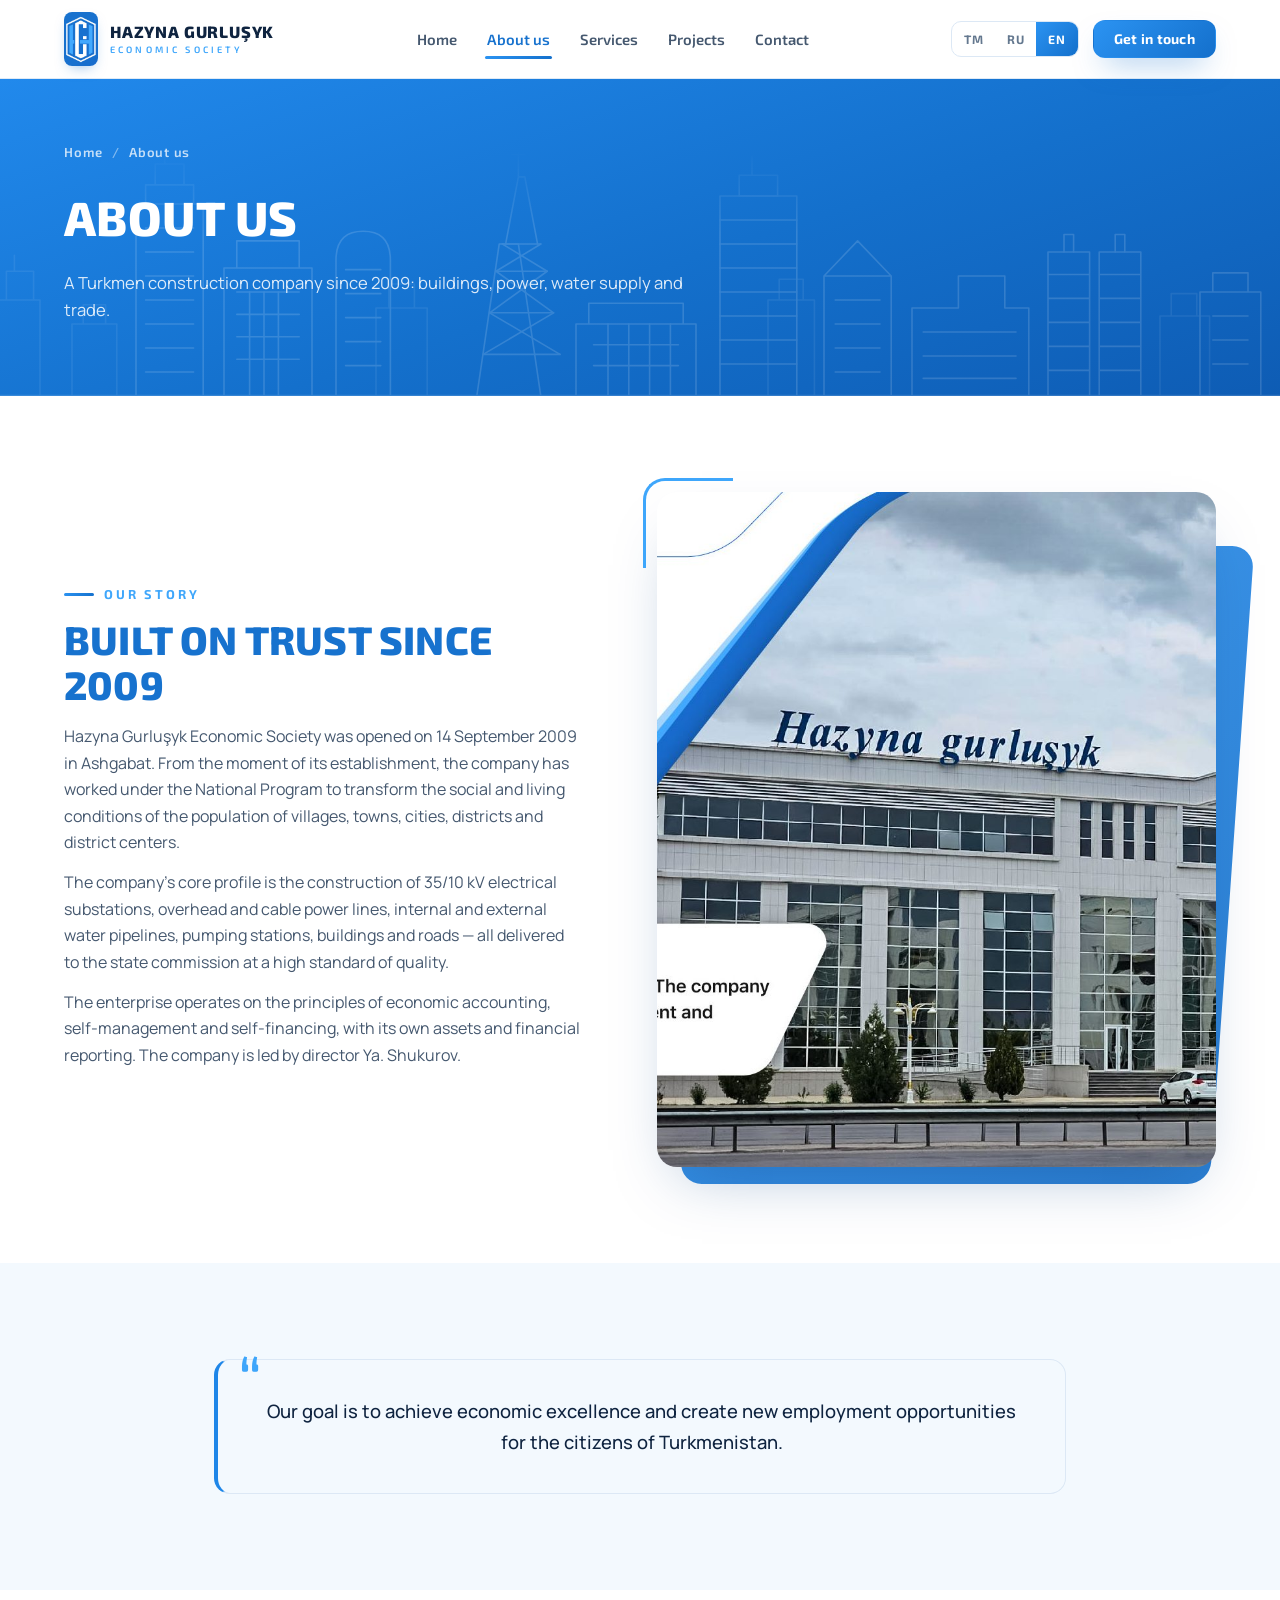
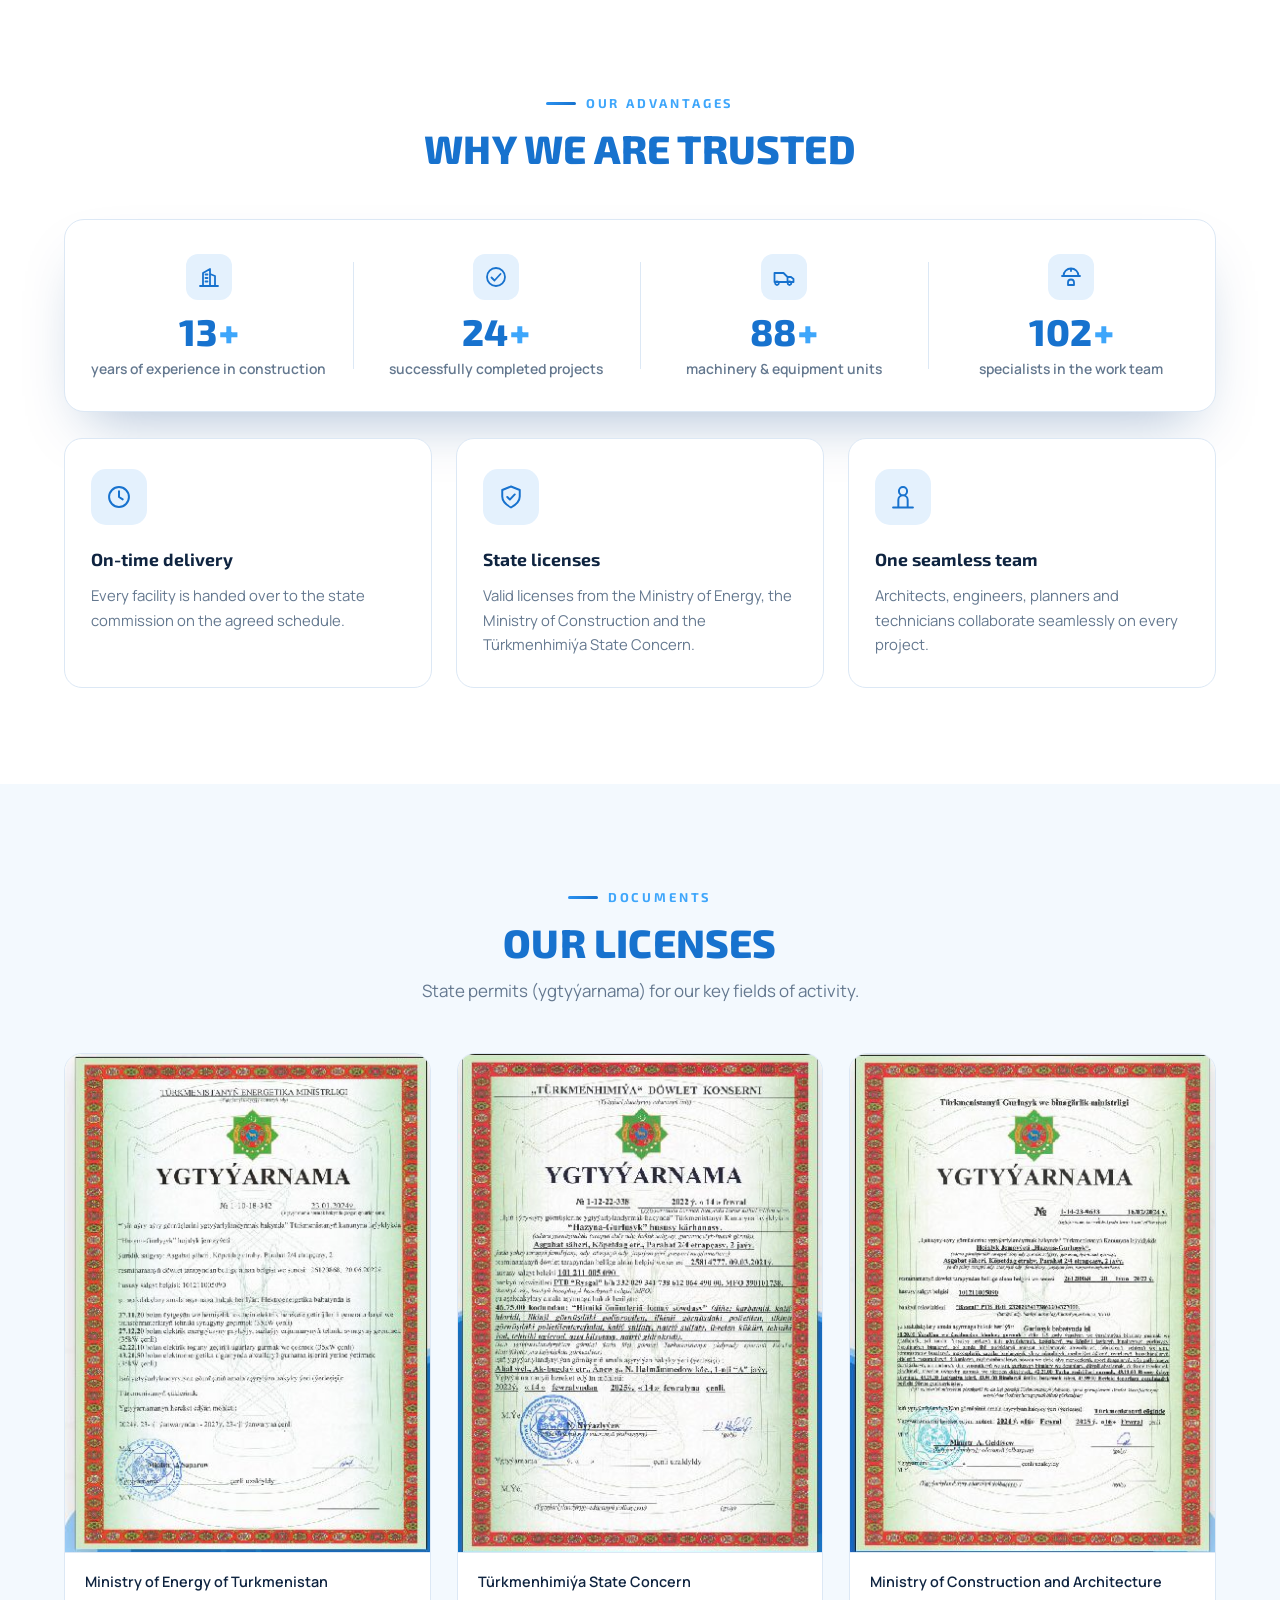
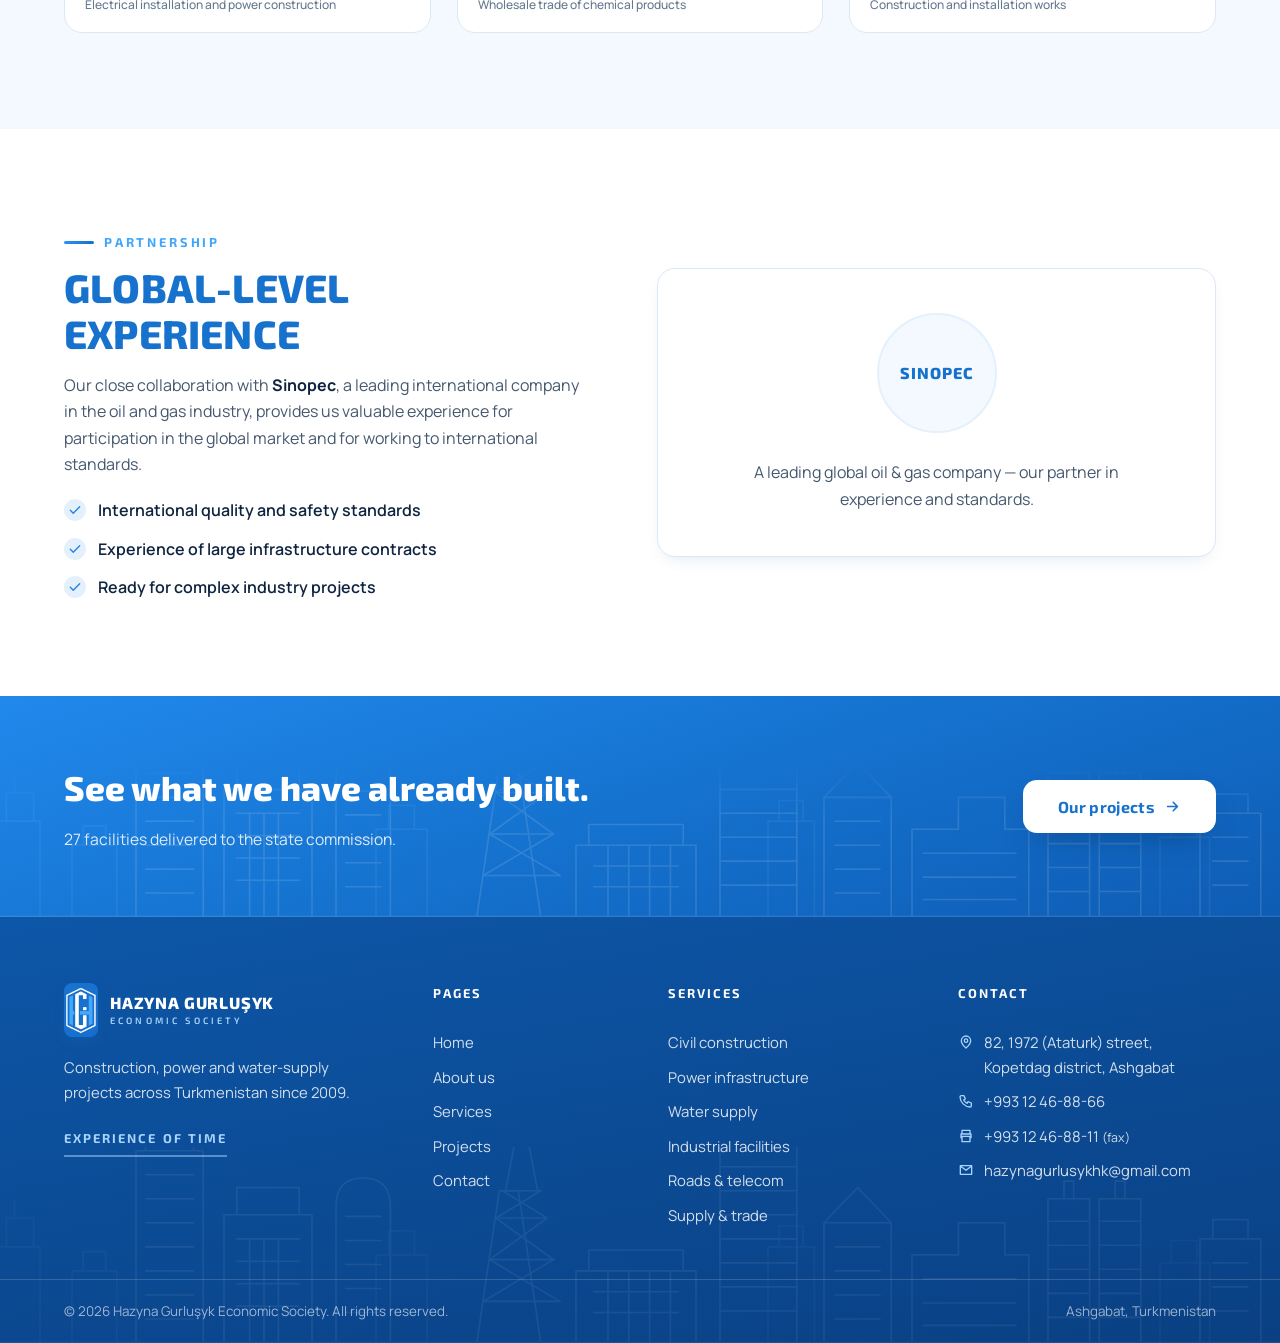
==== commit 3de89a25: "Add Turkmen (TM) as third language across all pages - data-tm attributes for all 489 translated stri" ====
--- a/about.html
+++ b/about.html
@@ -3,10 +3,10 @@
 <head>
   <meta charset="UTF-8">
   <meta name="viewport" content="width=device-width, initial-scale=1.0">
-  <title data-ru="О компании — «Хазына Гурлушык»">About us — Hazyna Gurluşyk</title>
+  <title data-ru="О компании — «Хазына Гурлушык»" data-tm="Biz barada — «Hazyna Gurluşyk»">About us — Hazyna Gurluşyk</title>
   <meta name="description"
         content="Hazyna Gurluşyk Economic Society, founded 14 September 2009 in Ashgabat. State licenses, 115+ specialists, own machinery fleet and Sinopec collaboration."
-        data-ru="ХО «Хазына Гурлушык» основано 14 сентября 2009 года в Ашхабаде. Государственные лицензии, 115+ специалистов, собственный парк техники и сотрудничество с Sinopec.">
+        data-ru="ХО «Хазына Гурлушык» основано 14 сентября 2009 года в Ашхабаде. Государственные лицензии, 115+ специалистов, собственный парк техники и сотрудничество с Sinopec." data-tm="«Hazyna Gurluşyk» HJ 2009-njy ýylyň 14-nji sentýabrynda Aşgabatda esaslandyryldy. Döwlet ygtyýarnamalary, 115+ hünärmen, öz tehnika parky we «Sinopec» bilen hyzmatdaşlyk.">
   <meta name="theme-color" content="#1772CE">
   <link rel="icon" type="image/svg+xml" href="favicon.svg">
   <link rel="preconnect" href="https://fonts.googleapis.com">
@@ -22,25 +22,26 @@
         <img class="brand-logo" src="assets/img/logo-tile.png" alt="Hazyna Gurluşyk logo">
         <span class="brand-text">
           <b>HAZYNA GURLUŞYK</b>
-          <i data-ru="ХОЗЯЙСТВЕННОЕ ОБЩЕСТВО">ECONOMIC SOCIETY</i>
+          <i data-ru="ХОЗЯЙСТВЕННОЕ ОБЩЕСТВО" data-tm="HOJALYK JEMGYÝETI">ECONOMIC SOCIETY</i>
         </span>
       </a>
       <nav class="nav" id="nav" aria-label="Main navigation">
-        <a href="index.html" class="nav-link" data-ru="Главная">Home</a>
-        <a href="about.html" class="nav-link" aria-current="page" data-ru="О компании">About us</a>
-        <a href="services.html" class="nav-link" data-ru="Услуги">Services</a>
-        <a href="projects.html" class="nav-link" data-ru="Проекты">Projects</a>
-        <a href="contact.html" class="nav-link" data-ru="Контакты">Contact</a>
+        <a href="index.html" class="nav-link" data-ru="Главная" data-tm="Baş sahypa">Home</a>
+        <a href="about.html" class="nav-link" aria-current="page" data-ru="О компании" data-tm="Biz barada">About us</a>
+        <a href="services.html" class="nav-link" data-ru="Услуги" data-tm="Hyzmatlar">Services</a>
+        <a href="projects.html" class="nav-link" data-ru="Проекты" data-tm="Taslamalar">Projects</a>
+        <a href="contact.html" class="nav-link" data-ru="Контакты" data-tm="Habarlaşmak">Contact</a>
         <div class="nav-mobile-extra">
-          <a href="contact.html" class="btn btn-blue" data-ru="Связаться с нами">Get in touch</a>
+          <a href="contact.html" class="btn btn-blue" data-ru="Связаться с нами" data-tm="Biz bilen habarlaşyň">Get in touch</a>
         </div>
       </nav>
       <div class="header-actions">
         <div class="lang" role="group" aria-label="Language">
+          <button class="lang-btn" data-lang="tm" type="button">TM</button>
+          <button class="lang-btn" data-lang="ru" type="button">RU</button>
           <button class="lang-btn is-active" data-lang="en" type="button">EN</button>
-          <button class="lang-btn" data-lang="ru" type="button">RU</button>
-        </div>
-        <a href="contact.html" class="btn btn-blue btn-sm header-cta" data-ru="Связаться">Get in touch</a>
+        </div>
+        <a href="contact.html" class="btn btn-blue btn-sm header-cta" data-ru="Связаться" data-tm="Habarlaşmak">Get in touch</a>
         <button class="burger" id="burger" type="button" aria-label="Menu" aria-expanded="false">
           <span></span><span></span><span></span>
         </button>
@@ -53,9 +54,9 @@
     <section class="page-hero">
       <div class="hero-sky" aria-hidden="true"></div>
       <div class="container page-hero-in">
-        <p class="breadcrumb"><a href="index.html" data-ru="Главная">Home</a><span class="sep">/</span><span data-ru="О компании">About us</span></p>
-        <h1 class="page-title" data-ru="О компании">About us</h1>
-        <p class="page-sub" data-ru="Туркменская строительная компания с 2009 года: здания, энергетика, водоснабжение и поставки.">
+        <p class="breadcrumb"><a href="index.html" data-ru="Главная" data-tm="Baş sahypa">Home</a><span class="sep">/</span><span data-ru="О компании" data-tm="Biz barada">About us</span></p>
+        <h1 class="page-title" data-ru="О компании" data-tm="Biz barada">About us</h1>
+        <p class="page-sub" data-ru="Туркменская строительная компания с 2009 года: здания, энергетика, водоснабжение и поставки." data-tm="2009-njy ýyldan bäri türkmen gurluşyk kompaniýasy: binalar, energetika, suw üpjünçiligi we üpjünçilik hyzmatlary.">
           A Turkmen construction company since 2009: buildings, power, water supply and trade.
         </p>
       </div>
@@ -65,22 +66,22 @@
     <section class="section">
       <div class="container split">
         <div>
-          <p class="kicker reveal" data-ru="Наша история">Our story</p>
-          <h2 class="h2 reveal" data-ru="С 2009 года — на совесть">Built on trust since 2009</h2>
+          <p class="kicker reveal" data-ru="Наша история" data-tm="Taryhymyz">Our story</p>
+          <h2 class="h2 reveal" data-ru="С 2009 года — на совесть" data-tm="2009-njy ýyldan bäri — ynam bilen">Built on trust since 2009</h2>
           <p class="text reveal"
-             data-ru="Хозяйственное общество «Хазына Гурлушык» открыто 14 сентября 2009 года в Ашхабаде. С момента создания компания работает в рамках Национальной программы по преобразованию социально-бытовых условий населения сёл, посёлков, городов, этрапов и этрапских центров.">
+             data-ru="Хозяйственное общество «Хазына Гурлушык» открыто 14 сентября 2009 года в Ашхабаде. С момента создания компания работает в рамках Национальной программы по преобразованию социально-бытовых условий населения сёл, посёлков, городов, этрапов и этрапских центров." data-tm="«Hazyna Gurluşyk» hojalyk jemgyýeti 2009-njy ýylyň 14-nji sentýabrynda Aşgabatda açyldy. Döredilen gününden bäri kompaniýa obalaryň, şäherçeleriň, şäherleriň, etraplaryň we etrap merkezleriniň ilatynyň durmuş-ýaşaýyş şertlerini özgertmek boýunça Milli maksatnamanyň çäklerinde işleýär.">
             Hazyna Gurluşyk Economic Society was opened on 14 September 2009 in Ashgabat. From the moment of its
             establishment, the company has worked under the National Program to transform the social and living
             conditions of the population of villages, towns, cities, districts and district centers.
           </p>
           <p class="text reveal"
-             data-ru="Основной профиль — строительство электрических подстанций 35/10 кВ, воздушных и кабельных линий электропередачи, прокладка внутренних и наружных водопроводов, строительство насосных станций, зданий и дорог. Работы сдаются государственной комиссии на высоком уровне качества.">
+             data-ru="Основной профиль — строительство электрических подстанций 35/10 кВ, воздушных и кабельных линий электропередачи, прокладка внутренних и наружных водопроводов, строительство насосных станций, зданий и дорог. Работы сдаются государственной комиссии на высоком уровне качества." data-tm="Esasy ugrumyz — 35/10 kV elektrik podstansiýalaryny, howa we kabel elektrik geçiriji ulgamlaryny gurmak, içki we daşky suw geçirijileri çekmek, sorujy beketleri, binalary we ýollary gurmak. Ähli işler döwlet toparyna ýokary hil derejesinde tabşyrylýar.">
             The company’s core profile is the construction of 35/10 kV electrical substations, overhead and cable
             power lines, internal and external water pipelines, pumping stations, buildings and roads — all
             delivered to the state commission at a high standard of quality.
           </p>
           <p class="text reveal"
-             data-ru="Предприятие работает на принципах хозяйственного расчёта, самоуправления и самофинансирования, имеет собственное имущество и финансовую отчётность. Руководит компанией директор Я. Шукуров.">
+             data-ru="Предприятие работает на принципах хозяйственного расчёта, самоуправления и самофинансирования, имеет собственное имущество и финансовую отчётность. Руководит компанией директор Я. Шукуров." data-tm="Kärhana hojalyk hasaplaşygy, öz-özüni dolandyrmak we öz-özüni maliýeleşdirmek ýörelgeleri esasynda işleýär, öz emlägi we maliýe hasabaty bar. Kompaniýa direktor Ý. Şukurow ýolbaşçylyk edýär.">
             The enterprise operates on the principles of economic accounting, self-management and self-financing,
             with its own assets and financial reporting. The company is led by director Ya. Shukurov.
           </p>
@@ -95,7 +96,7 @@
     <section class="section section-soft">
       <div class="container" style="max-width: 900px;">
         <blockquote class="quote reveal" style="font-size: 1.15rem; text-align: center; padding: 36px 40px;"
-            data-ru="Наша цель — достижение высоких результатов в хозяйственном производстве и создание новых рабочих мест для граждан Туркменистана.">
+            data-ru="Наша цель — достижение высоких результатов в хозяйственном производстве и создание новых рабочих мест для граждан Туркменистана." data-tm="Biziň maksadymyz — hojalyk önümçiliginde ýokary netijeleri gazanmak we Türkmenistanyň raýatlary üçin täze iş orunlaryny döretmek.">
           Our goal is to achieve economic excellence and create new employment opportunities
           for the citizens of Turkmenistan.
         </blockquote>
@@ -106,47 +107,47 @@
     <section class="section">
       <div class="container">
         <div class="section-head center">
-          <p class="kicker reveal" data-ru="Наши преимущества">Our advantages</p>
-          <h2 class="h2 reveal" data-ru="Почему нам доверяют">Why we are trusted</h2>
+          <p class="kicker reveal" data-ru="Наши преимущества" data-tm="Artykmaçlyklarymyz">Our advantages</p>
+          <h2 class="h2 reveal" data-ru="Почему нам доверяют" data-tm="Näme üçin bize ynanýarlar">Why we are trusted</h2>
         </div>
         <div class="stats reveal" style="margin-top: 0;">
           <div class="stat">
             <div class="stat-ico"><svg viewBox="0 0 24 24" aria-hidden="true"><path d="M3 21h18M6 21V8l7-4v17M13 9l5 2v10M8.5 9.5h2M8.5 13h2M8.5 16.5h2"/></svg></div>
             <div class="stat-num"><span class="num" data-count="15">0</span><span class="stat-plus">+</span></div>
-            <div class="stat-label" data-ru="лет опыта в строительстве">years of experience in construction</div>
+            <div class="stat-label" data-ru="лет опыта в строительстве" data-tm="gurluşykda ýyl tejribe">years of experience in construction</div>
           </div>
           <div class="stat">
             <div class="stat-ico"><svg viewBox="0 0 24 24" aria-hidden="true"><circle cx="12" cy="12" r="9"/><path d="M7.5 12.5l3 3 6-6.5"/></svg></div>
             <div class="stat-num"><span class="num" data-count="27">0</span><span class="stat-plus">+</span></div>
-            <div class="stat-label" data-ru="успешно завершённых проектов">successfully completed projects</div>
+            <div class="stat-label" data-ru="успешно завершённых проектов" data-tm="üstünlikli tamamlanan taslama">successfully completed projects</div>
           </div>
           <div class="stat">
             <div class="stat-ico"><svg viewBox="0 0 24 24" aria-hidden="true"><path d="M2.5 17h13M2.5 17V8h9l4 4v5M15.5 17h6v-3l-2.5-2h-3.5M5 20a1.8 1.8 0 1 0 0-3.6A1.8 1.8 0 0 0 5 20zM17.5 20a1.8 1.8 0 1 0 0-3.6 1.8 1.8 0 0 0 0 3.6z"/></svg></div>
             <div class="stat-num"><span class="num" data-count="100">0</span><span class="stat-plus">+</span></div>
-            <div class="stat-label" data-ru="единиц техники и оборудования">machinery &amp; equipment units</div>
+            <div class="stat-label" data-ru="единиц техники и оборудования" data-tm="tehnika we enjam birligi">machinery &amp; equipment units</div>
           </div>
           <div class="stat">
             <div class="stat-ico"><svg viewBox="0 0 24 24" aria-hidden="true"><path d="M4.5 11a7.5 7.5 0 0 1 15 0M3 11h18M12 3.5V6M12 14.5a3 3 0 0 0-3 3V20h6v-2.5a3 3 0 0 0-3-3z"/></svg></div>
             <div class="stat-num"><span class="num" data-count="115">0</span><span class="stat-plus">+</span></div>
-            <div class="stat-label" data-ru="специалистов в рабочей команде">specialists in the work team</div>
+            <div class="stat-label" data-ru="специалистов в рабочей команде" data-tm="iş toparyndaky hünärmen">specialists in the work team</div>
           </div>
         </div>
 
         <div class="cards-grid stagger" style="margin-top: 26px;">
           <article class="s-card reveal">
             <div class="s-icon"><svg viewBox="0 0 24 24" aria-hidden="true"><circle cx="12" cy="12" r="8.5"/><path d="M12 7v5l3.2 2"/></svg></div>
-            <h3 data-ru="Сдача в срок">On-time delivery</h3>
-            <p data-ru="Каждый объект сдаётся государственной комиссии в согласованные сроки.">Every facility is handed over to the state commission on the agreed schedule.</p>
+            <h3 data-ru="Сдача в срок" data-tm="Öz wagtynda tabşyrmak">On-time delivery</h3>
+            <p data-ru="Каждый объект сдаётся государственной комиссии в согласованные сроки." data-tm="Her desga döwlet toparyna ylalaşylan möhletde tabşyrylýar.">Every facility is handed over to the state commission on the agreed schedule.</p>
           </article>
           <article class="s-card reveal">
             <div class="s-icon"><svg viewBox="0 0 24 24" aria-hidden="true"><path d="M12 3l7.5 3v5.6c0 4.3-3.1 7-7.5 9.4-4.4-2.4-7.5-5.1-7.5-9.4V6z"/><path d="M8.8 12l2.2 2.2 4.2-4.4"/></svg></div>
-            <h3 data-ru="Государственные лицензии">State licenses</h3>
-            <p data-ru="Действующие лицензии Министерства энергетики, Министерства строительства и ГК «Туркменхимия».">Valid licenses from the Ministry of Energy, the Ministry of Construction and the Türkmenhimiýa State Concern.</p>
+            <h3 data-ru="Государственные лицензии" data-tm="Döwlet ygtyýarnamalary">State licenses</h3>
+            <p data-ru="Действующие лицензии Министерства энергетики, Министерства строительства и ГК «Туркменхимия»." data-tm="Energetika ministrliginiň, Gurluşyk ministrliginiň we «Türkmenhimiýa» DK-nyň hereket edýän ygtyýarnamalary.">Valid licenses from the Ministry of Energy, the Ministry of Construction and the Türkmenhimiýa State Concern.</p>
           </article>
           <article class="s-card reveal">
             <div class="s-icon"><svg viewBox="0 0 24 24" aria-hidden="true"><path d="M8 21v-6.5a4 4 0 0 1 8 0V21M12 3.5a3.5 3.5 0 1 0 0 7 3.5 3.5 0 0 0 0-7zM3.5 21h17"/></svg></div>
-            <h3 data-ru="Единая команда">One seamless team</h3>
-            <p data-ru="Архитекторы, инженеры, планировщики и техники работают над каждым проектом сообща.">Architects, engineers, planners and technicians collaborate seamlessly on every project.</p>
+            <h3 data-ru="Единая команда" data-tm="Bitewi topar">One seamless team</h3>
+            <p data-ru="Архитекторы, инженеры, планировщики и техники работают над каждым проектом сообща." data-tm="Arhitektorlar, inženerler, meýilnamaçylar we tehnikler her taslamada bilelikde işleýärler.">Architects, engineers, planners and technicians collaborate seamlessly on every project.</p>
           </article>
         </div>
       </div>
@@ -156,29 +157,29 @@
     <section class="section section-soft" id="licenses">
       <div class="container">
         <div class="section-head center">
-          <p class="kicker reveal" data-ru="Документы">Documents</p>
-          <h2 class="h2 reveal" data-ru="Наши лицензии">Our licenses</h2>
-          <p class="lead reveal" data-ru="Государственные разрешения (ygtyýarnama) на ключевые виды деятельности.">
+          <p class="kicker reveal" data-ru="Документы" data-tm="Resminamalar">Documents</p>
+          <h2 class="h2 reveal" data-ru="Наши лицензии" data-tm="Ygtyýarnamalarymyz">Our licenses</h2>
+          <p class="lead reveal" data-ru="Государственные разрешения (ygtyýarnama) на ключевые виды деятельности." data-tm="Esasy iş ugurlarymyz üçin döwlet ygtyýarnamalary.">
             State permits (ygtyýarnama) for our key fields of activity.
           </p>
         </div>
         <div class="licenses stagger">
           <figure class="license-card reveal">
             <img src="assets/img/license-1.jpg" alt="License of the Ministry of Energy of Turkmenistan" loading="lazy">
-            <figcaption data-ru="Министерство энергетики Туркменистана"><span>Ministry of Energy of Turkmenistan</span>
-              <small data-ru="Электромонтажные работы и энергетическое строительство">Electrical installation and power construction</small>
+            <figcaption><span data-ru="Министерство энергетики Туркменистана" data-tm="Türkmenistanyň Energetika ministrligi">Ministry of Energy of Turkmenistan</span>
+              <small data-ru="Электромонтажные работы и энергетическое строительство" data-tm="Elektrik gurnama işleri we energetika gurluşygy">Electrical installation and power construction</small>
             </figcaption>
           </figure>
           <figure class="license-card reveal">
             <img src="assets/img/license-2.jpg" alt="License of the Türkmenhimiýa State Concern" loading="lazy">
-            <figcaption data-ru="Государственный концерн «Туркменхимия»"><span>Türkmenhimiýa State Concern</span>
-              <small data-ru="Оптовая торговля химической продукцией">Wholesale trade of chemical products</small>
+            <figcaption><span data-ru="Государственный концерн «Туркменхимия»" data-tm="«Türkmenhimiýa» döwlet konserni">Türkmenhimiýa State Concern</span>
+              <small data-ru="Оптовая торговля химической продукцией" data-tm="Himiýa önümleriniň lomaý söwdasy">Wholesale trade of chemical products</small>
             </figcaption>
           </figure>
           <figure class="license-card reveal">
             <img src="assets/img/license-3.jpg" alt="License of the Ministry of Construction and Architecture" loading="lazy">
-            <figcaption data-ru="Министерство строительства и архитектуры"><span>Ministry of Construction and Architecture</span>
-              <small data-ru="Строительно-монтажные работы">Construction and installation works</small>
+            <figcaption><span data-ru="Министерство строительства и архитектуры" data-tm="Gurluşyk we binagärlik ministrligi">Ministry of Construction and Architecture</span>
+              <small data-ru="Строительно-монтажные работы" data-tm="Gurluşyk-gurnama işleri">Construction and installation works</small>
             </figcaption>
           </figure>
         </div>
@@ -189,25 +190,25 @@
     <section class="section">
       <div class="container split">
         <div class="reveal">
-          <p class="kicker" data-ru="Партнёрство">Partnership</p>
-          <h2 class="h2" data-ru="Опыт мирового уровня">Global-level experience</h2>
+          <p class="kicker" data-ru="Партнёрство" data-tm="Hyzmatdaşlyk">Partnership</p>
+          <h2 class="h2" data-ru="Опыт мирового уровня" data-tm="Dünýä derejesindäki tejribe">Global-level experience</h2>
           <p class="text" style="margin-top: 14px;"
-             data-ru="Тесное сотрудничество с «Sinopec» — ведущей международной компанией нефтегазовой отрасли — даёт нам ценный опыт для участия в глобальном рынке и работы по международным стандартам.">
+             data-ru="Тесное сотрудничество с «Sinopec» — ведущей международной компанией нефтегазовой отрасли — даёт нам ценный опыт для участия в глобальном рынке и работы по международным стандартам." data-tm="Nebitgaz pudagynyň öňdebaryjy halkara kompaniýasy «Sinopec» bilen ýakyn hyzmatdaşlyk bize dünýä bazaryna gatnaşmak we halkara standartlary boýunça işlemek üçin gymmatly tejribe berýär.">
             Our close collaboration with <strong>Sinopec</strong>, a leading international company in the oil and
             gas industry, provides us valuable experience for participation in the global market and for working
             to international standards.
           </p>
           <ul class="checks reveal" style="margin-top: 20px;">
-            <li><svg viewBox="0 0 24 24" aria-hidden="true"><path d="M4 12.5l5 5L20 6.5"/></svg><span data-ru="Международные стандарты качества и безопасности">International quality and safety standards</span></li>
-            <li><svg viewBox="0 0 24 24" aria-hidden="true"><path d="M4 12.5l5 5L20 6.5"/></svg><span data-ru="Опыт крупных инфраструктурных подрядов">Experience of large infrastructure contracts</span></li>
-            <li><svg viewBox="0 0 24 24" aria-hidden="true"><path d="M4 12.5l5 5L20 6.5"/></svg><span data-ru="Готовность к сложным отраслевым проектам">Ready for complex industry projects</span></li>
+            <li><svg viewBox="0 0 24 24" aria-hidden="true"><path d="M4 12.5l5 5L20 6.5"/></svg><span data-ru="Международные стандарты качества и безопасности" data-tm="Halkara hil we howpsuzlyk standartlary">International quality and safety standards</span></li>
+            <li><svg viewBox="0 0 24 24" aria-hidden="true"><path d="M4 12.5l5 5L20 6.5"/></svg><span data-ru="Опыт крупных инфраструктурных подрядов" data-tm="Iri infrastruktura potratlarynyň tejribesi">Experience of large infrastructure contracts</span></li>
+            <li><svg viewBox="0 0 24 24" aria-hidden="true"><path d="M4 12.5l5 5L20 6.5"/></svg><span data-ru="Готовность к сложным отраслевым проектам" data-tm="Çylşyrymly pudak taslamalaryna taýýarlyk">Ready for complex industry projects</span></li>
           </ul>
         </div>
         <div class="reveal">
           <div class="partner" style="flex-direction: column; text-align: center; padding: 44px 36px;">
             <div class="partner-badge" style="width: 120px; height: 120px; font-size: 1rem;">SINOPEC</div>
             <p style="max-width: 40ch;"
-               data-ru="Ведущая мировая нефтегазовая компания — наш партнёр по опыту и стандартам.">
+               data-ru="Ведущая мировая нефтегазовая компания — наш партнёр по опыту и стандартам." data-tm="Dünýäniň öňdebaryjy nebitgaz kompaniýasy — tejribe we standartlar boýunça hyzmatdaşymyz.">
               A leading global oil &amp; gas company — our partner in experience and standards.
             </p>
           </div>
@@ -220,10 +221,10 @@
       <div class="hero-sky" aria-hidden="true"></div>
       <div class="container cta-in">
         <div class="reveal">
-          <h2 class="cta-title" data-ru="Посмотрите, что мы уже построили.">See what we have already built.</h2>
-          <p class="cta-note" data-ru="27 объектов, сданных государственной комиссии.">27 facilities delivered to the state commission.</p>
-        </div>
-        <a href="projects.html" class="btn btn-white btn-lg reveal" data-ru="Наши проекты">Our projects
+          <h2 class="cta-title" data-ru="Посмотрите, что мы уже построили." data-tm="Eýýäm guranlarymyzy synlaň.">See what we have already built.</h2>
+          <p class="cta-note" data-ru="27 объектов, сданных государственной комиссии." data-tm="Döwlet toparyna tabşyrylan 27 desga.">27 facilities delivered to the state commission.</p>
+        </div>
+        <a href="projects.html" class="btn btn-white btn-lg reveal" data-ru="Наши проекты" data-tm="Taslamalarymyz">Our projects
           <svg viewBox="0 0 24 24" aria-hidden="true"><path d="M5 12h14M13 6l6 6-6 6"/></svg></a>
       </div>
     </section>
@@ -234,46 +235,46 @@
       <div class="f-brand">
         <a class="brand" href="index.html" aria-label="Hazyna Gurluşyk — Home">
           <img class="brand-logo" src="assets/img/logo-tile.png" alt="Hazyna Gurluşyk logo">
-          <span class="brand-text"><b>HAZYNA GURLUŞYK</b><i data-ru="ХОЗЯЙСТВЕННОЕ ОБЩЕСТВО">ECONOMIC SOCIETY</i></span>
+          <span class="brand-text"><b>HAZYNA GURLUŞYK</b><i data-ru="ХОЗЯЙСТВЕННОЕ ОБЩЕСТВО" data-tm="HOJALYK JEMGYÝETI">ECONOMIC SOCIETY</i></span>
         </a>
-        <p class="f-blurb" data-ru="Строительство, энергетика и водоснабжение по всему Туркменистану с 2009 года.">
+        <p class="f-blurb" data-ru="Строительство, энергетика и водоснабжение по всему Туркменистану с 2009 года." data-tm="2009-njy ýyldan bäri tutuş Türkmenistan boýunça gurluşyk, energetika we suw üpjünçiligi.">
           Construction, power and water-supply projects across Turkmenistan since 2009.
         </p>
-        <span class="f-tagline" data-ru="Опыт времени">Experience of time</span>
+        <span class="f-tagline" data-ru="Опыт времени" data-tm="Wagtyň tejribesi">Experience of time</span>
       </div>
       <div class="f-col">
-        <p class="f-title" data-ru="Разделы">Pages</p>
-        <a href="index.html" data-ru="Главная">Home</a>
-        <a href="about.html" data-ru="О компании">About us</a>
-        <a href="services.html" data-ru="Услуги">Services</a>
-        <a href="projects.html" data-ru="Проекты">Projects</a>
-        <a href="contact.html" data-ru="Контакты">Contact</a>
+        <p class="f-title" data-ru="Разделы" data-tm="Bölümler">Pages</p>
+        <a href="index.html" data-ru="Главная" data-tm="Baş sahypa">Home</a>
+        <a href="about.html" data-ru="О компании" data-tm="Biz barada">About us</a>
+        <a href="services.html" data-ru="Услуги" data-tm="Hyzmatlar">Services</a>
+        <a href="projects.html" data-ru="Проекты" data-tm="Taslamalar">Projects</a>
+        <a href="contact.html" data-ru="Контакты" data-tm="Habarlaşmak">Contact</a>
       </div>
       <div class="f-col">
-        <p class="f-title" data-ru="Направления">Services</p>
-        <a href="services.html#construction" data-ru="Гражданское строительство">Civil construction</a>
-        <a href="services.html#power" data-ru="Электроэнергетика">Power infrastructure</a>
-        <a href="services.html#water" data-ru="Водоснабжение">Water supply</a>
-        <a href="services.html#industrial" data-ru="Промышленные объекты">Industrial facilities</a>
-        <a href="services.html#roads" data-ru="Дороги и связь">Roads &amp; telecom</a>
-        <a href="services.html#supply" data-ru="Поставки и торговля">Supply &amp; trade</a>
+        <p class="f-title" data-ru="Направления" data-tm="Ugurlar">Services</p>
+        <a href="services.html#construction" data-ru="Гражданское строительство" data-tm="Raýat gurluşygy">Civil construction</a>
+        <a href="services.html#power" data-ru="Электроэнергетика" data-tm="Elektroenergetika">Power infrastructure</a>
+        <a href="services.html#water" data-ru="Водоснабжение" data-tm="Suw üpjünçiligi">Water supply</a>
+        <a href="services.html#industrial" data-ru="Промышленные объекты" data-tm="Senagat desgalary">Industrial facilities</a>
+        <a href="services.html#roads" data-ru="Дороги и связь" data-tm="Ýollar we aragatnaşyk">Roads &amp; telecom</a>
+        <a href="services.html#supply" data-ru="Поставки и торговля" data-tm="Üpjünçilik we söwda">Supply &amp; trade</a>
       </div>
       <div class="f-col">
-        <p class="f-title" data-ru="Контакты">Contact</p>
+        <p class="f-title" data-ru="Контакты" data-tm="Habarlaşmak">Contact</p>
         <p class="f-line"><svg viewBox="0 0 24 24" aria-hidden="true"><path d="M12 21s7-6.1 7-11a7 7 0 1 0-14 0c0 4.9 7 11 7 11z"/><circle cx="12" cy="10" r="2.6"/></svg>
-          <span data-ru="ул. 1972 (Ататюрка), 82, Копетдагский этрап, г. Ашхабад">82, 1972 (Ataturk) street, Kopetdag district, Ashgabat</span></p>
+          <span data-ru="ул. 1972 (Ататюрка), 82, Копетдагский этрап, г. Ашхабад" data-tm="Aşgabat ş., Köpetdag etraby, 1972-nji (Atatürk) köçesi, 82">82, 1972 (Ataturk) street, Kopetdag district, Ashgabat</span></p>
         <a class="f-line" href="tel:+99312468866"><svg viewBox="0 0 24 24" aria-hidden="true"><path d="M5 4h4l2 5-2.5 1.5a12 12 0 0 0 5 5L15 13l5 2v4a2 2 0 0 1-2 2A16 16 0 0 1 3 6a2 2 0 0 1 2-2z"/></svg>
           <span>+993 12 46-88-66</span></a>
         <p class="f-line"><svg viewBox="0 0 24 24" aria-hidden="true"><path d="M6 9V3.5h12V9M6 14.5H4.5V9h15v5.5H18M6 12.5h12V20.5H6z"/></svg>
-          <span>+993 12 46-88-11 <small data-ru="(факс)">(fax)</small></span></p>
+          <span>+993 12 46-88-11 <small data-ru="(факс)" data-tm="(faks)">(fax)</small></span></p>
         <a class="f-line" href="mailto:hazynagurlusykhk@gmail.com"><svg viewBox="0 0 24 24" aria-hidden="true"><path d="M3.5 5.5h17v13h-17z"/><path d="M4 6.5l8 6 8-6"/></svg>
           <span>hazynagurlusykhk@gmail.com</span></a>
       </div>
     </div>
     <div class="f-bottom">
       <div class="container f-bottom-in">
-        <p data-ru="© 2026 ХО «Хазына Гурлушык». Все права защищены.">© 2026 Hazyna Gurluşyk Economic Society. All rights reserved.</p>
-        <p data-ru="Ашхабад, Туркменистан">Ashgabat, Turkmenistan</p>
+        <p data-ru="© 2026 ХО «Хазына Гурлушык». Все права защищены." data-tm="© 2026 «Hazyna Gurluşyk» HJ. Ähli hukuklar goralandyr.">© 2026 Hazyna Gurluşyk Economic Society. All rights reserved.</p>
+        <p data-ru="Ашхабад, Туркменистан" data-tm="Aşgabat, Türkmenistan">Ashgabat, Turkmenistan</p>
       </div>
     </div>
   </footer>
